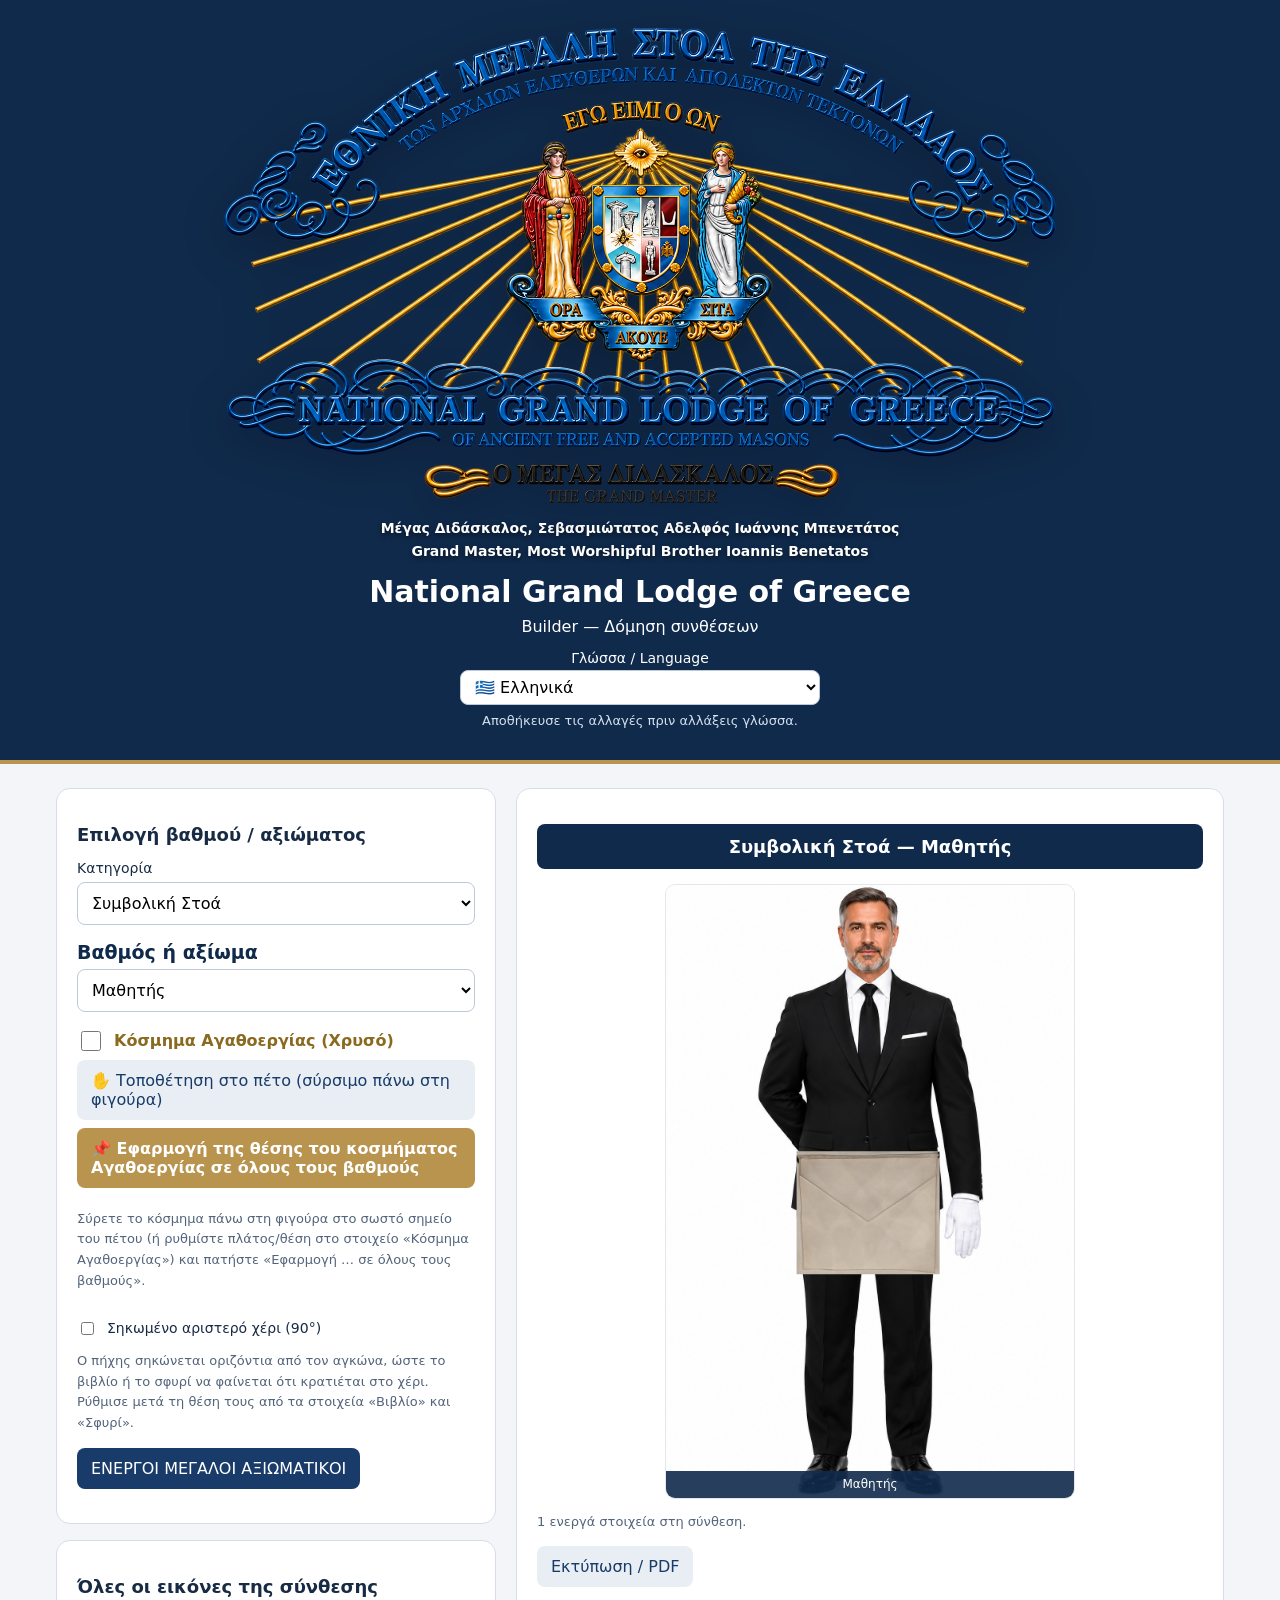
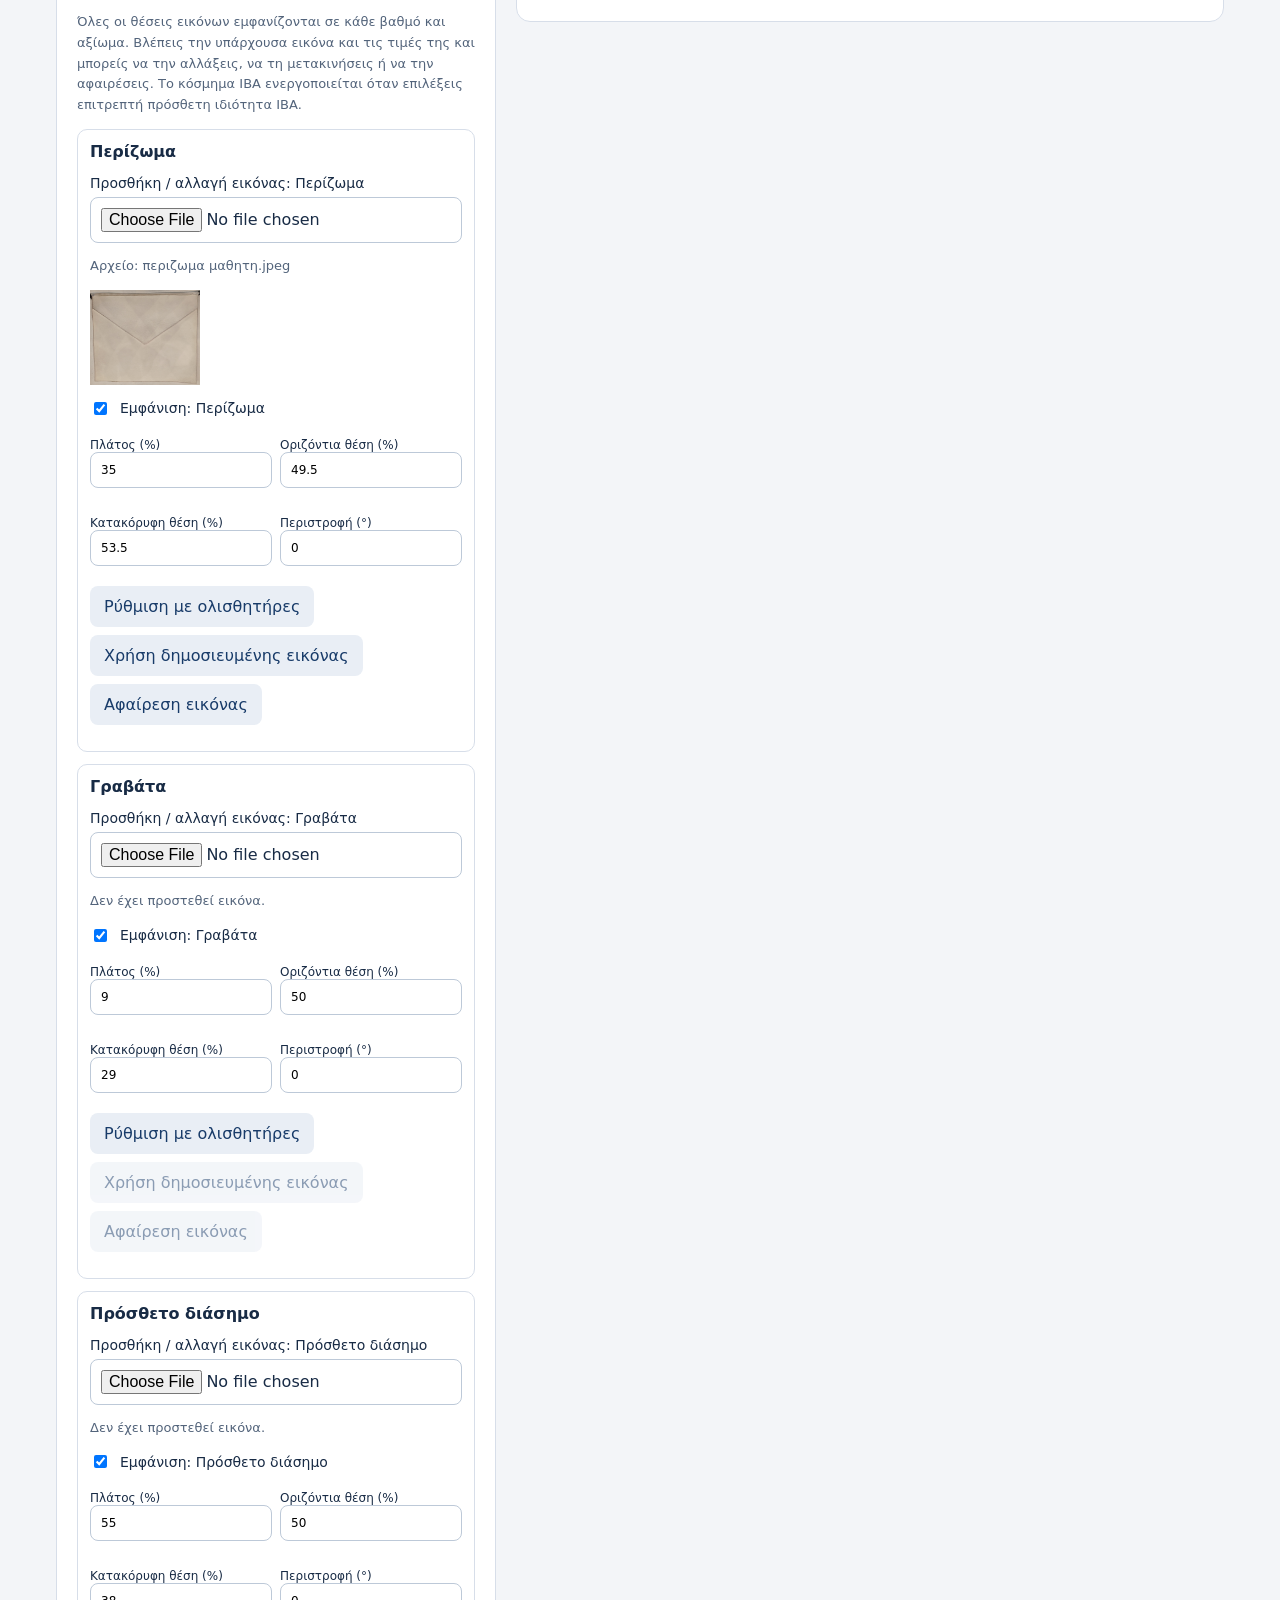
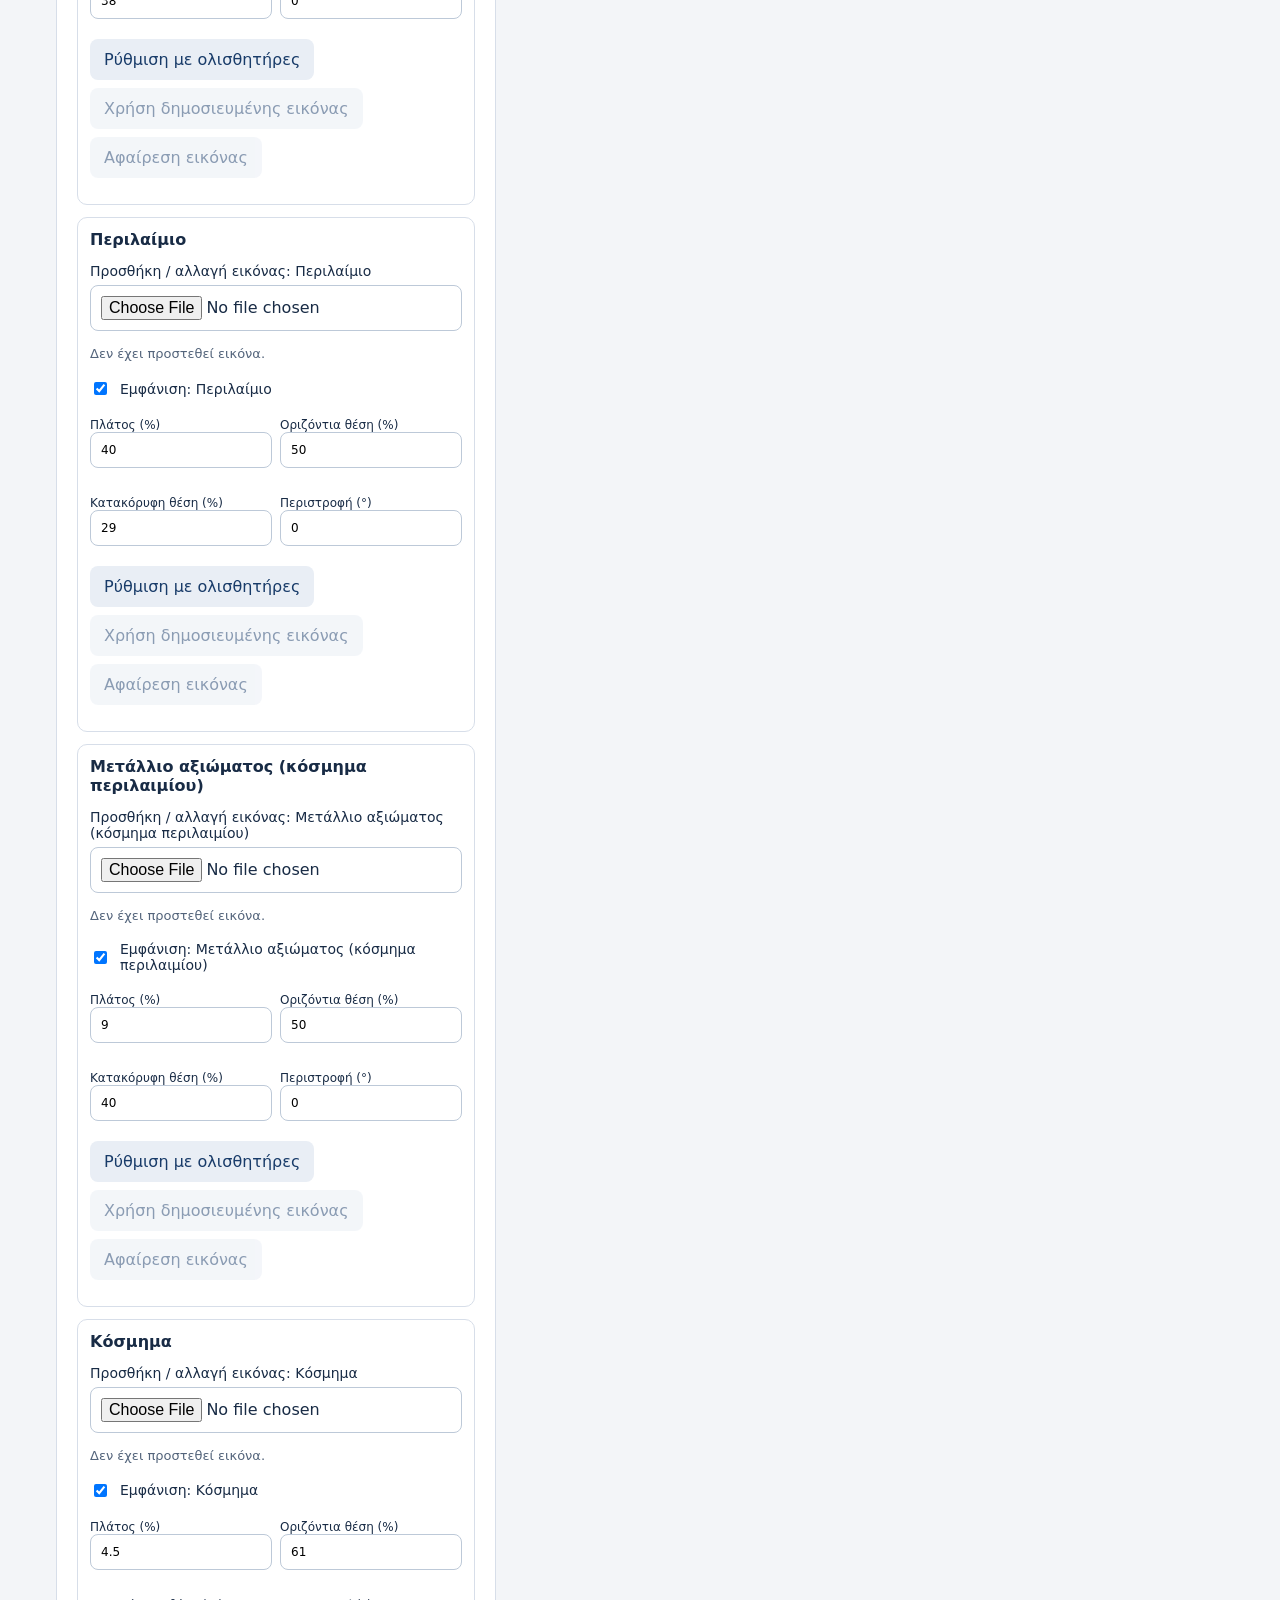
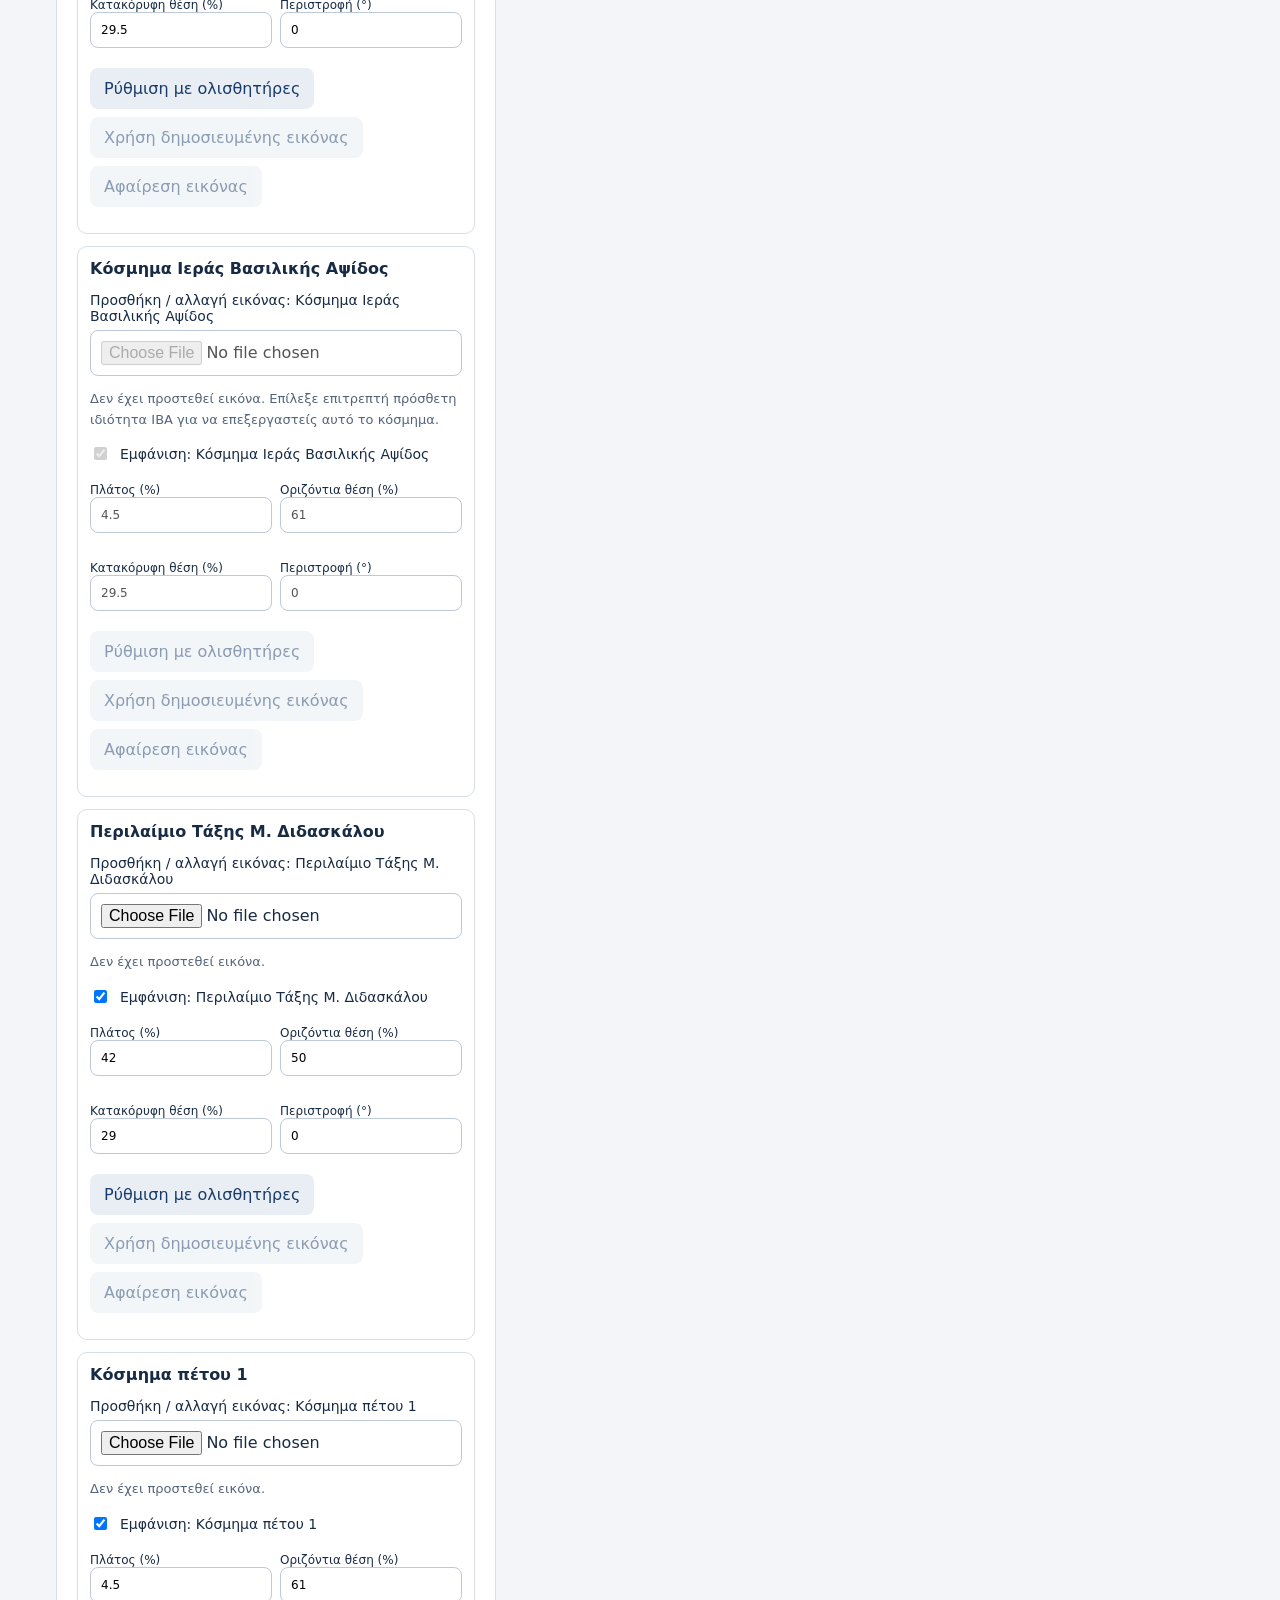
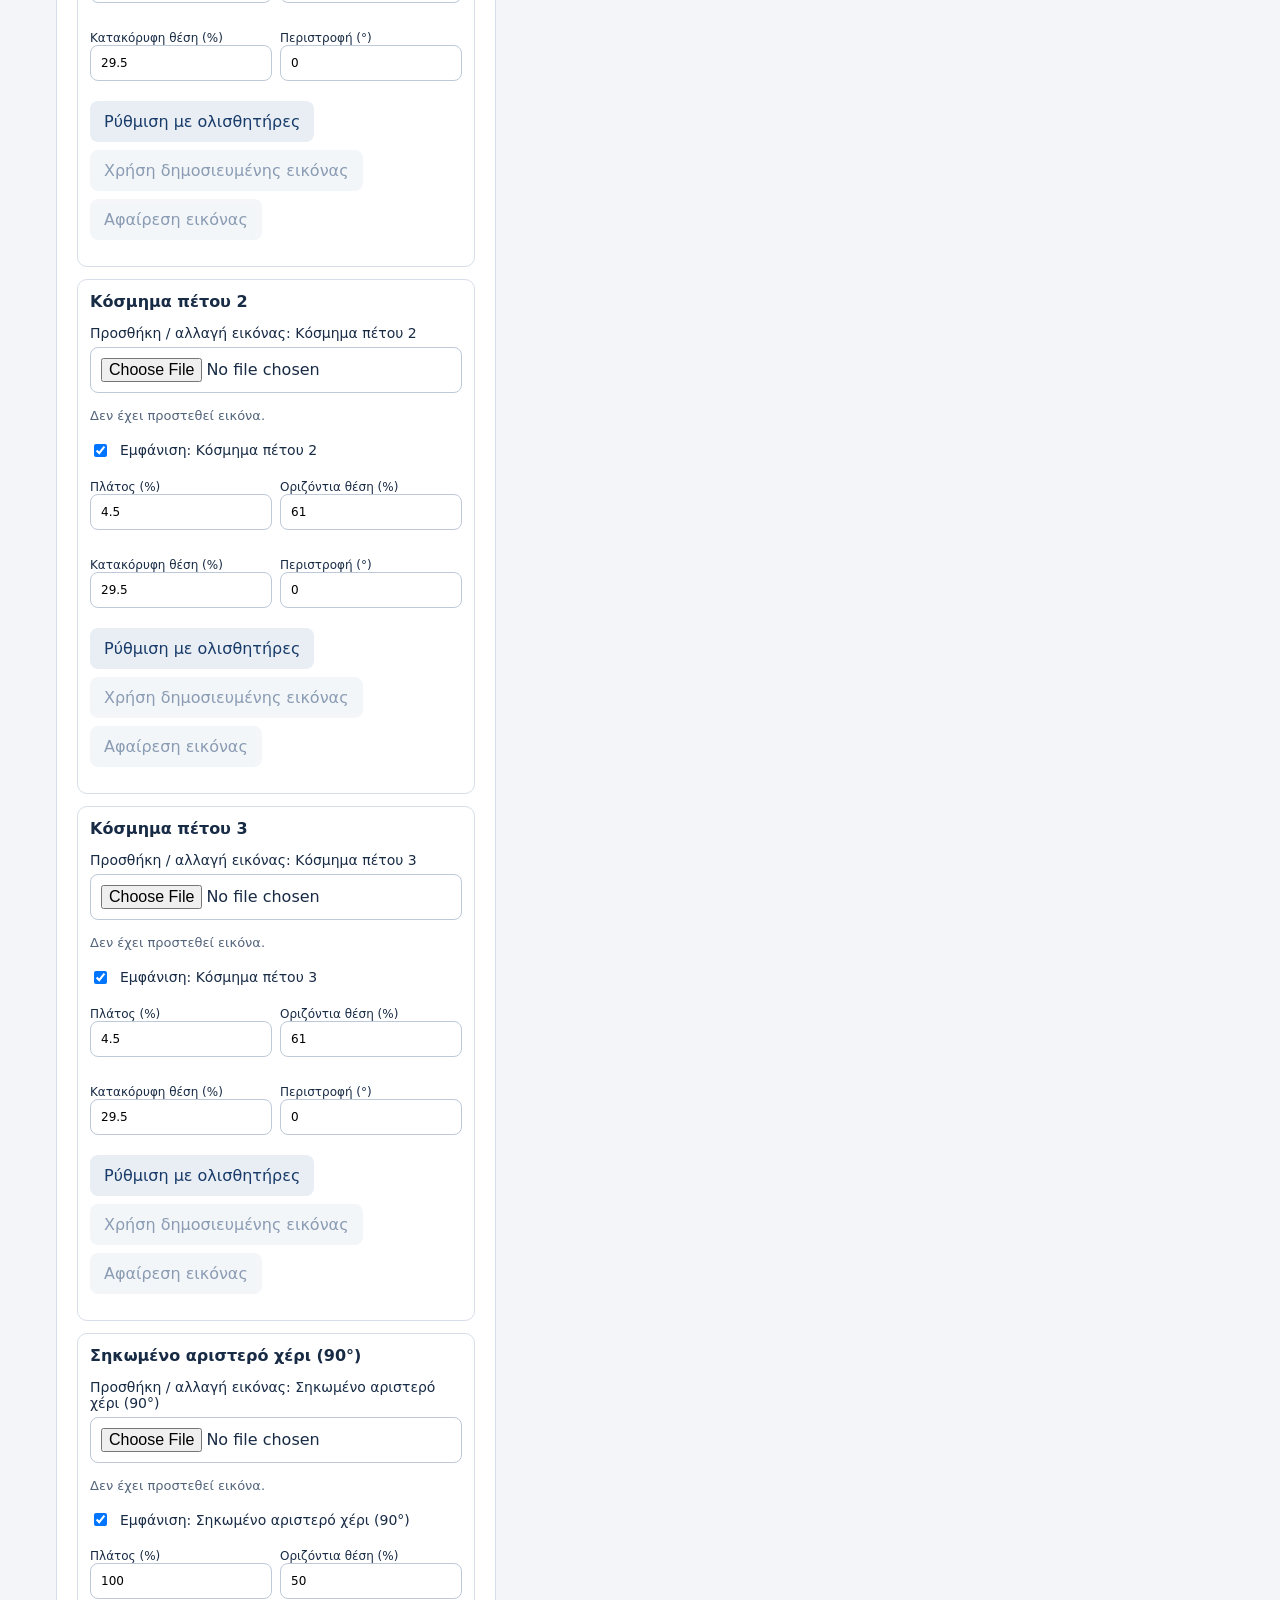
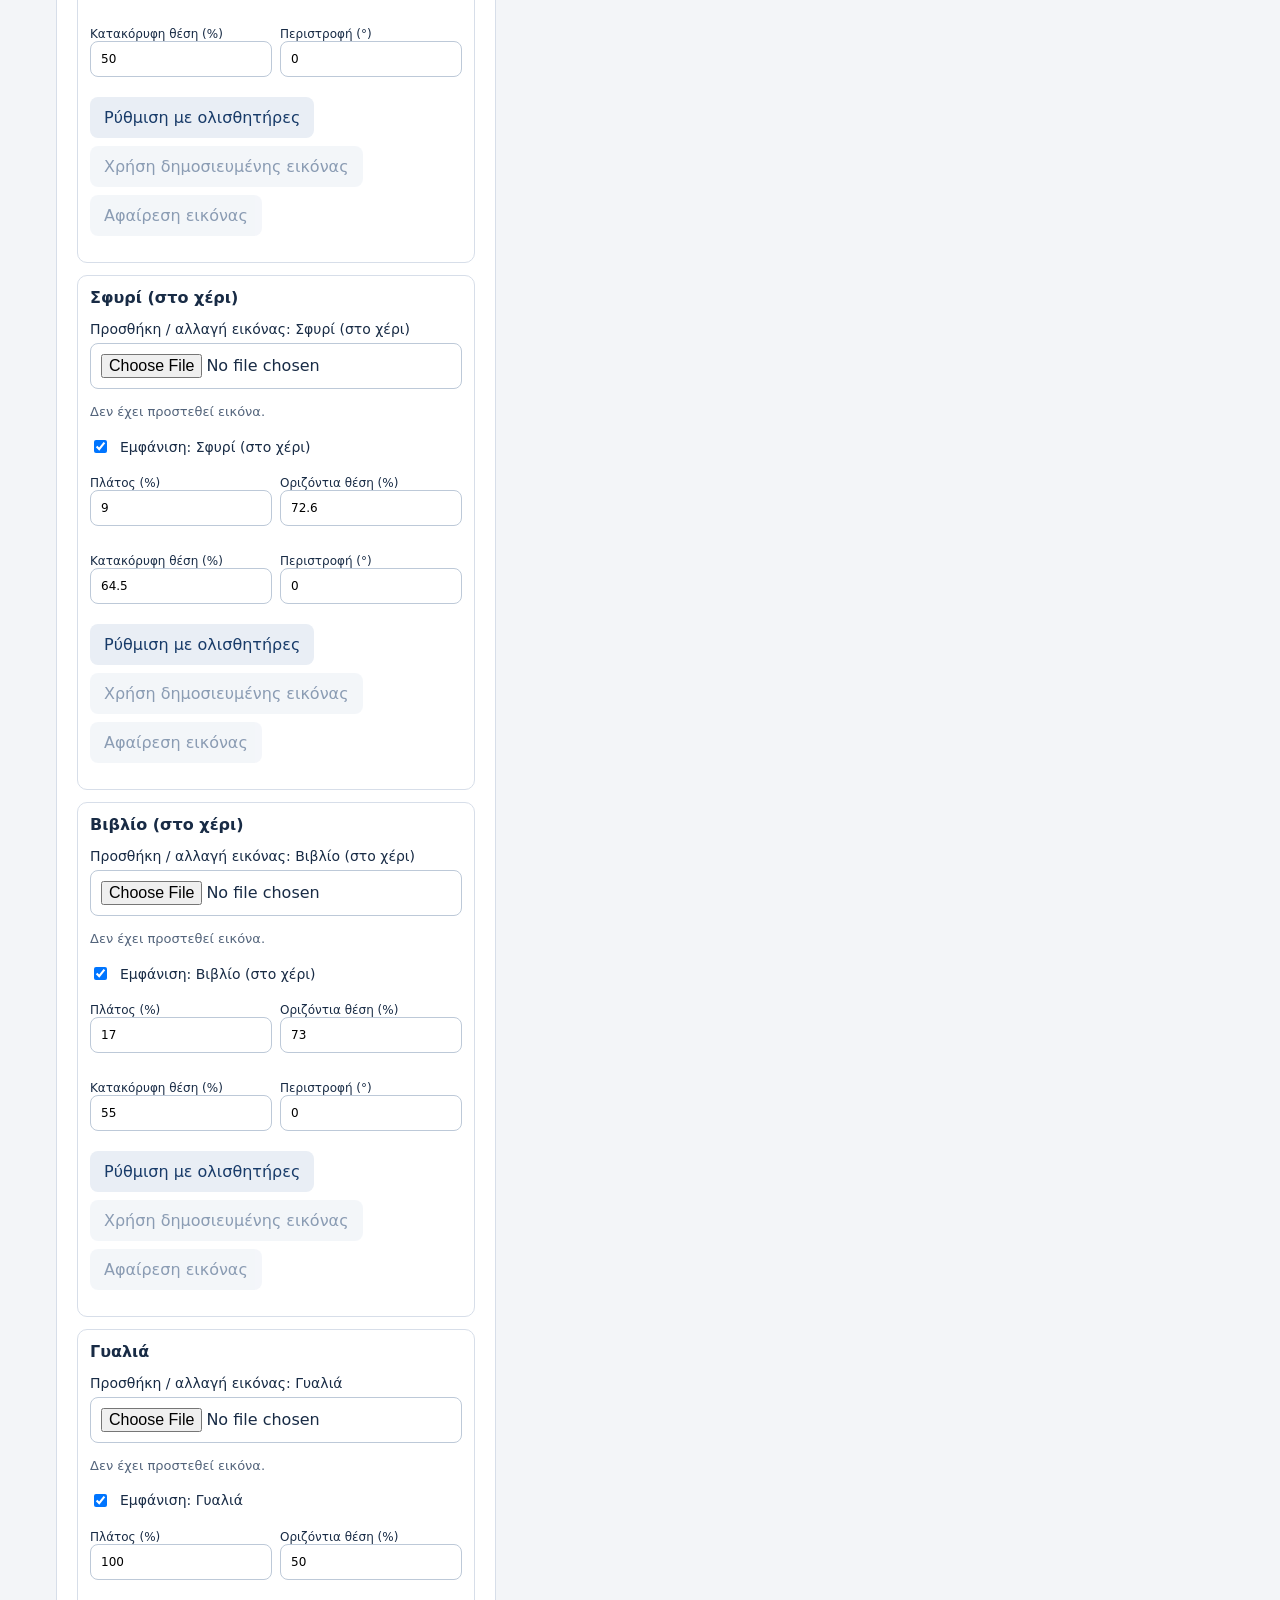
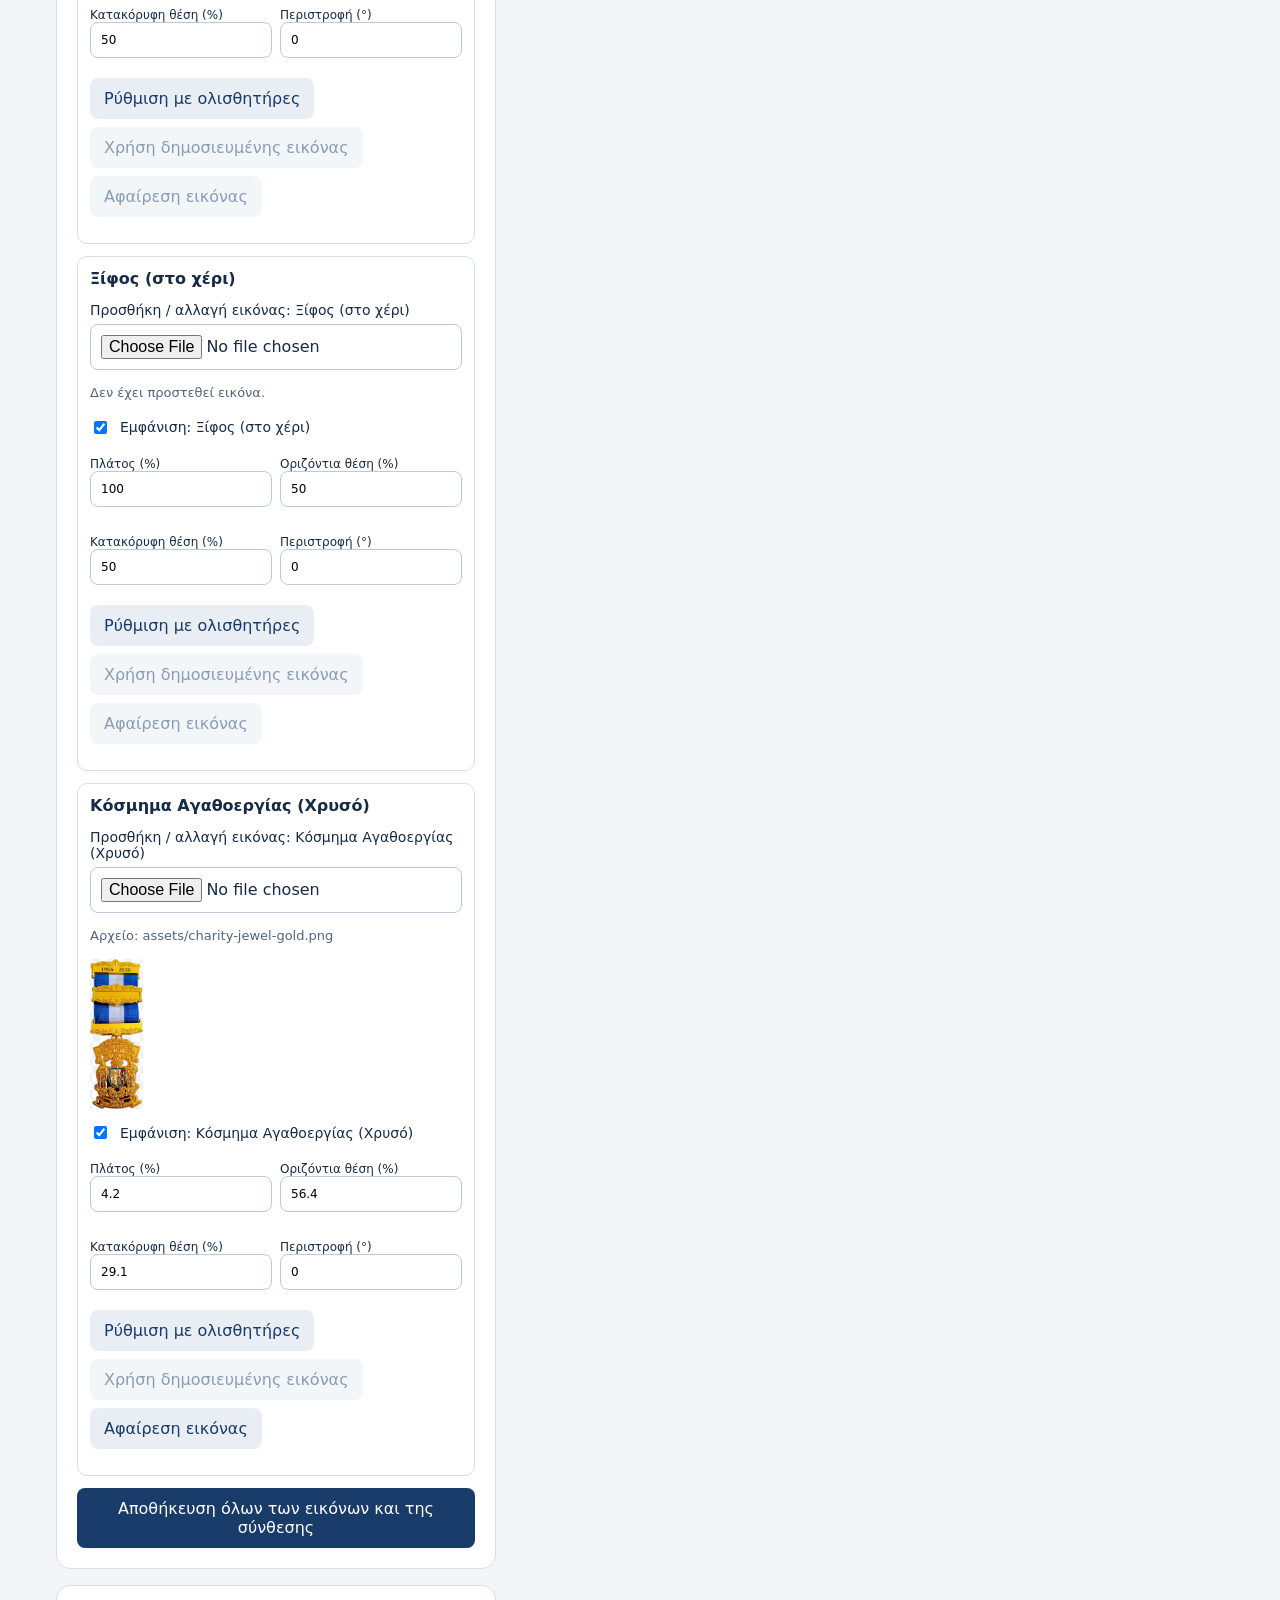
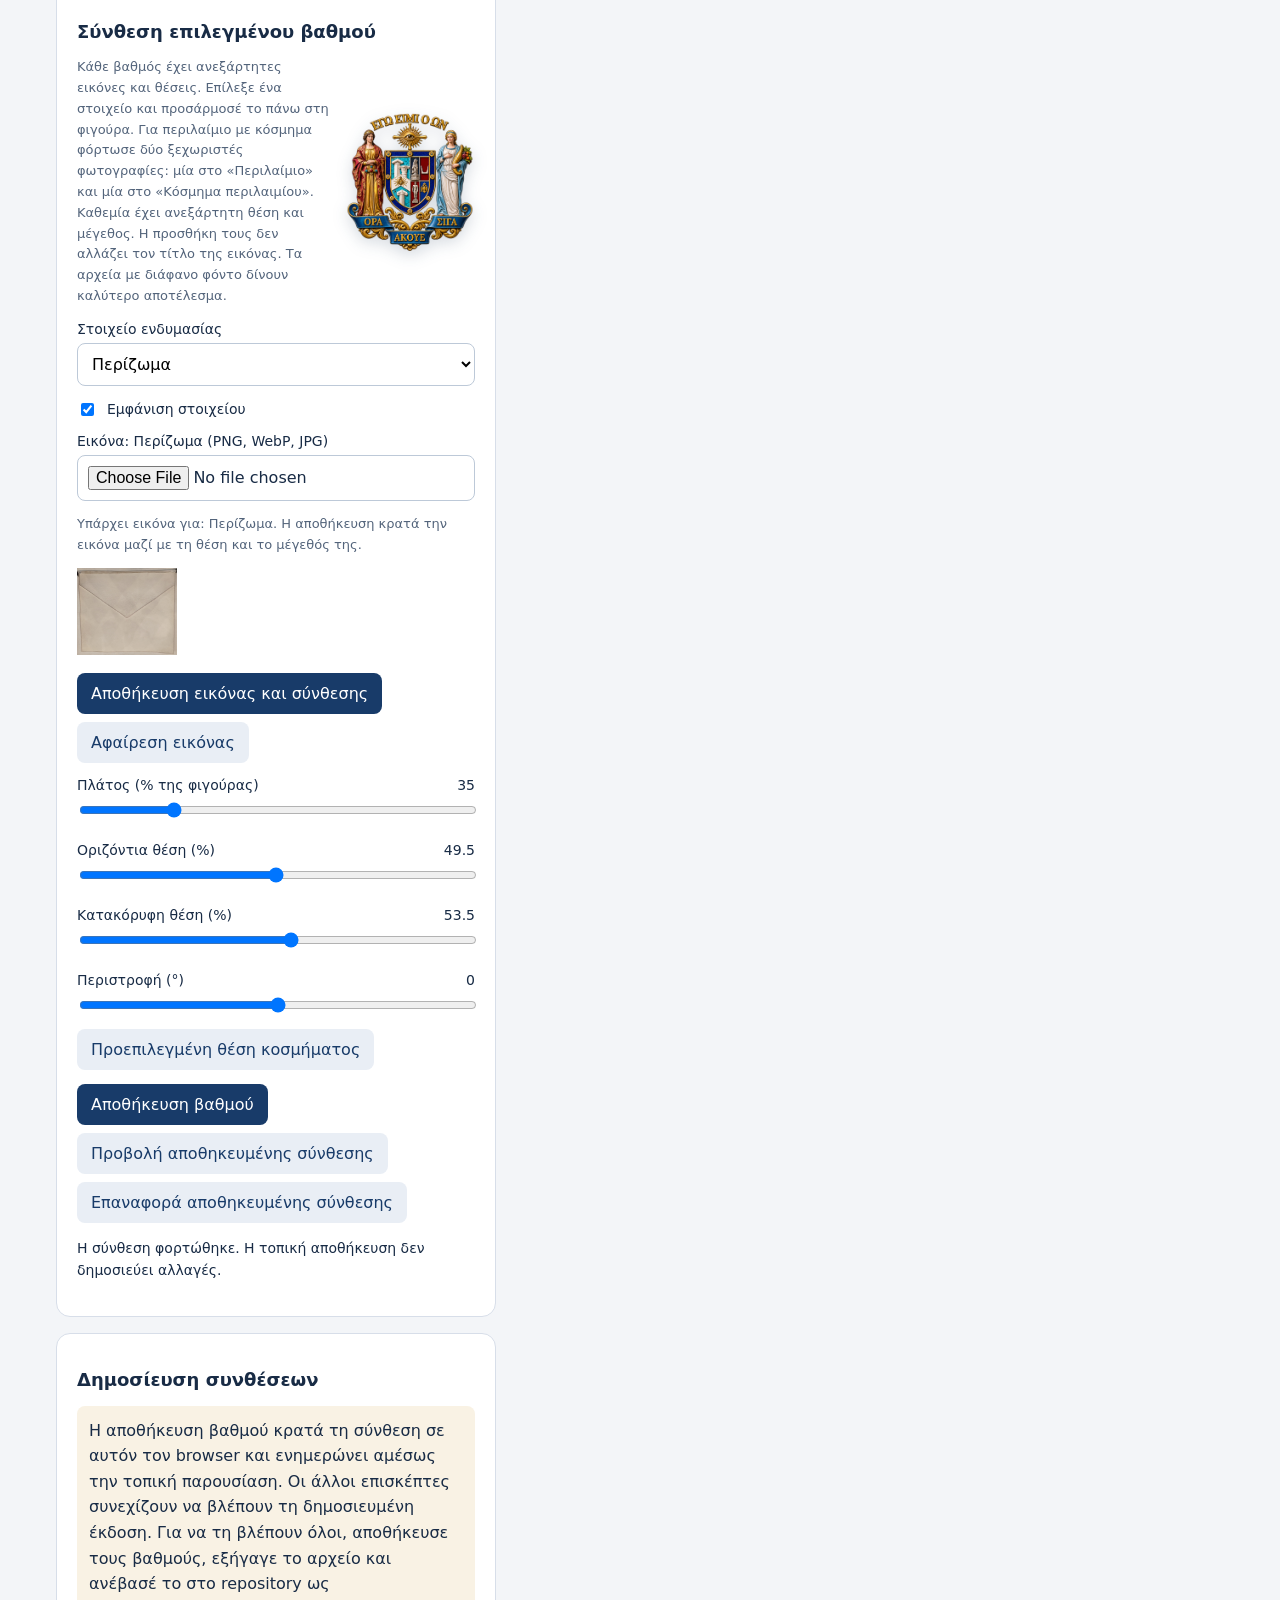
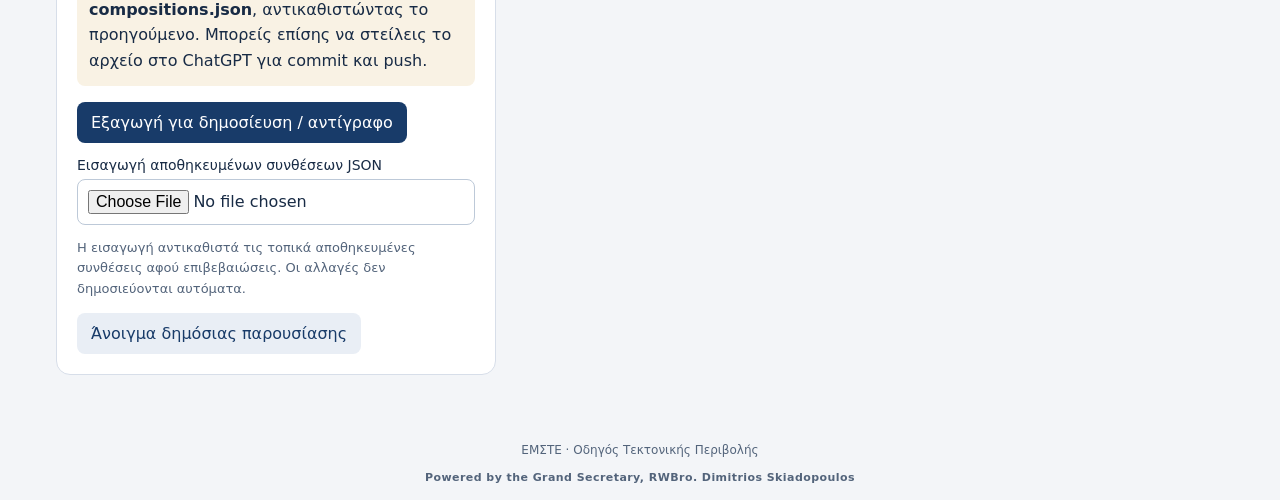
==== builder.html @ 33552d4f "Builder: κουμπιά κοσμήματος Αγαθοεργίας πάντα ορατά κάτω από το κουτάκι (Τοποθέτηση στο πέτο · Εφαρμ" ====
<!doctype html><html lang="el"><head><meta charset="utf-8"><meta name="viewport" content="width=device-width,initial-scale=1"><title>NGLG Regalia — Builder — Δόμηση συνθέσεων</title><link rel="stylesheet" href="assets/configurator.css?v=20261122-charb2"></head><body data-mode="builder"><header><img class="brand-hero" src="assets/nglg-3d-header.png" width="1653" height="952" alt="National Grand Lodge of Greece emblem" fetchpriority="high" decoding="async"><div class="grand-master-credit header-credit"><p lang="el">Μέγας Διδάσκαλος, Σεβασμιώτατος Αδελφός Ιωάννης Μπενετάτος</p><p lang="en">Grand Master, Most Worshipful Brother Ioannis Benetatos</p></div><h1>National Grand Lodge of Greece</h1><p>Builder — Δόμηση συνθέσεων</p><div class="language-control"><label for="languageSelect">Γλώσσα / Language</label><select id="languageSelect" aria-label="Language"><option value="el">🇬🇷 Ελληνικά</option><option value="en">🇬🇧 English</option></select><p class="small">Αποθήκευσε τις αλλαγές πριν αλλάξεις γλώσσα.</p></div></header><main><div class="controls"><section class="panel"><h2>Επιλογή βαθμού / αξιώματος</h2><label for="category">Κατηγορία</label><select id="category"></select><label for="role">Βαθμός ή αξίωμα</label><select id="role"></select><label class="check charity-check" for="charityJewel"><input type="checkbox" id="charityJewel"> Κόσμημα Αγαθοεργίας (Χρυσό)</label><div class="charity-tools"><button id="placeCharity" class="secondary" type="button">✋ Τοποθέτηση στο πέτο (σύρσιμο πάνω στη φιγούρα)</button><button id="applyCharityAll" type="button">📌 Εφαρμογή της θέσης του κοσμήματος Αγαθοεργίας σε όλους τους βαθμούς</button><p class="small">Σύρετε το κόσμημα πάνω στη φιγούρα στο σωστό σημείο του πέτου (ή ρυθμίστε πλάτος/θέση στο στοιχείο «Κόσμημα Αγαθοεργίας») και πατήστε «Εφαρμογή … σε όλους τους βαθμούς».</p></div><div id="archWrap" hidden><label for="archRole">Πρόσθετη ιδιότητα στην Ιερά Βασιλική Αψίδα</label><select id="archRole"></select><img class="arch-emblem" src="assets/arch-emblem.svg" width="130" height="130" alt="Σήμα Ιεράς Βασιλικής Αψίδος"><p id="archEligibilityNote" class="small"></p><button id="editArchJewel" class="secondary" type="button" hidden>Προσθήκη / επεξεργασία κοσμήματος ΙΒΑ</button></div><label class="check"><input type="checkbox" id="armRaised"> Σηκωμένο αριστερό χέρι (90°)</label><p class="small">Ο πήχης σηκώνεται οριζόντια από τον αγκώνα, ώστε το βιβλίο ή το σφυρί να φαίνεται ότι κρατιέται στο χέρι. Ρύθμισε μετά τη θέση τους από τα στοιχεία «Βιβλίο» και «Σφυρί».</p><div class="toolbar"><a class="button" id="activeGrandOfficers" href="protocol.html">ΕΝΕΡΓΟΙ ΜΕΓΑΛΟΙ ΑΞΙΩΜΑΤΙΚΟΙ</a></div></section><section class="panel" id="officerKit"><h2>Όλες οι εικόνες της σύνθεσης</h2><p class="small">Όλες οι θέσεις εικόνων εμφανίζονται σε κάθε βαθμό και αξίωμα. Βλέπεις την υπάρχουσα εικόνα και τις τιμές της και μπορείς να την αλλάξεις, να τη μετακινήσεις ή να την αφαιρέσεις. Το κόσμημα ΙΒΑ ενεργοποιείται όταν επιλέξεις επιτρεπτή πρόσθετη ιδιότητα ΙΒΑ.</p><div id="allUploadCards"></div><button type="button" id="saveOfficerKit">Αποθήκευση όλων των εικόνων και της σύνθεσης</button></section><section class="panel"><h2>Σύνθεση επιλεγμένου βαθμού</h2><div class="intro-with-emblem"><p class="small">Κάθε βαθμός έχει ανεξάρτητες εικόνες και θέσεις. Επίλεξε ένα στοιχείο και προσάρμοσέ το πάνω στη φιγούρα. Για περιλαίμιο με κόσμημα φόρτωσε δύο ξεχωριστές φωτογραφίες: μία στο «Περιλαίμιο» και μία στο «Κόσμημα περιλαιμίου». Καθεμία έχει ανεξάρτητη θέση και μέγεθος. Η προσθήκη τους δεν αλλάζει τον τίτλο της εικόνας. Τα αρχεία με διάφανο φόντο δίνουν καλύτερο αποτέλεσμα.</p><img class="intro-emblem" src="assets/nglg-emblem-decorative.png" width="1221" height="1288" alt="" aria-hidden="true" loading="lazy" decoding="async"></div><label for="slot">Στοιχείο ενδυμασίας</label><select id="slot"></select><label class="check"><input id="enabled" type="checkbox"> Εμφάνιση στοιχείου</label><label id="uploadLabel" for="upload">Εικόνα στοιχείου (PNG, WebP, JPG)</label><input id="upload" type="file" accept="image/png,image/webp,image/jpeg"><p id="imageState" class="small" aria-live="polite"></p><img id="imagePreview" alt="Προεπισκόπηση επιλεγμένης εικόνας" hidden style="max-width:100px;max-height:150px;object-fit:contain"><div class="toolbar"><button id="saveImage" type="button">Αποθήκευση εικόνας και σύνθεσης</button><button id="remove" class="secondary">Αφαίρεση εικόνας</button></div><div id="transforms"></div><button id="resetJewelPosition" type="button" class="secondary" hidden>Προεπιλεγμένη θέση κοσμήματος</button><div class="toolbar"><button id="save">Αποθήκευση βαθμού</button><a class="button secondary" href="./" target="_blank" rel="noopener">Προβολή αποθηκευμένης σύνθεσης</a><button id="restore" class="secondary">Επαναφορά αποθηκευμένης σύνθεσης</button></div><p id="message" role="status" aria-live="polite"></p></section><section class="panel"><h2>Δημοσίευση συνθέσεων</h2><p class="notice">Η αποθήκευση βαθμού κρατά τη σύνθεση σε αυτόν τον browser και ενημερώνει αμέσως την τοπική παρουσίαση. Οι άλλοι επισκέπτες συνεχίζουν να βλέπουν τη δημοσιευμένη έκδοση. Για να τη βλέπουν όλοι, αποθήκευσε τους βαθμούς, εξήγαγε το αρχείο και ανέβασέ το στο repository ως <strong>compositions.json</strong>, αντικαθιστώντας το προηγούμενο. Μπορείς επίσης να στείλεις το αρχείο στο ChatGPT για commit και push.</p><button id="export">Εξαγωγή για δημοσίευση / αντίγραφο</button><label for="import">Εισαγωγή αποθηκευμένων συνθέσεων JSON</label><input id="import" type="file" accept="application/json,.json"><p class="small">Η εισαγωγή αντικαθιστά τις τοπικά αποθηκευμένες συνθέσεις αφού επιβεβαιώσεις. Οι αλλαγές δεν δημοσιεύονται αυτόματα.</p><a class="button secondary" href="./" target="_blank" rel="noopener">Άνοιγμα δημόσιας παρουσίασης</a></section></div><section class="panel preview"><h2 id="heading"></h2><div class="stage" id="stage"><img class="base" src="assets/mason.png" alt="Βασική φιγούρα με επίσημη ενδυμασία"><div id="imageTitle" class="image-title"></div></div><p id="compositionStatus" class="small" aria-live="polite"></p><img class="arch-emblem-print" src="assets/arch-emblem.svg" width="110" height="110" alt="Σήμα Ιεράς Βασιλικής Αψίδος"><div class="print-credit" aria-hidden="true"><p class="print-credit-el" lang="el">Ο Μέγας Γραμματεύς, Πανσεβάσμιος Αδελφός Δημήτριος Σκιαδόπουλος</p><p class="print-credit-en" lang="en">The Grand Secretary, Right Worshipful Brother Dimitrios Skiadopoulos</p></div><div class="toolbar"><button id="print" class="secondary">Εκτύπωση / PDF</button></div></section></main><footer><p>ΕΜΣΤΕ · Οδηγός Τεκτονικής Περιβολής</p><p class="powered-by" lang="en">Powered by the Grand Secretary, RWBro. Dimitrios Skiadopoulos</p></footer><script src="assets/i18n.js?v=20261122-charb2"></script><script src="assets/catalog.js?v=20261122-charb2"></script><script src="assets/configurator.js?v=20261122-charb2"></script></body></html>
---- assets/configurator.css ----
*{box-sizing:border-box}body{margin:0;font-family:system-ui,sans-serif;background:#f3f5f8;color:#182b45}header{background:#102a4b;color:white;padding:24px;text-align:center;border-bottom:4px solid #b9944e}h1{font-size:26px;margin:0 0 8px}h2{font-size:18px}header p{margin:0}main{max-width:1200px;margin:24px auto;padding:0 16px;display:grid;grid-template-columns:minmax(280px,440px) 1fr;gap:20px}.panel{background:white;border:1px solid #d7dee9;border-radius:14px;padding:20px;margin-bottom:16px}label{display:block;font-size:14px;margin:14px 0 6px}select,input[type=file],input[type=number]{width:100%;padding:10px;border:1px solid #bdc9d8;border-radius:8px;background:white;font:inherit}input[type=range]{width:100%;min-height:30px}button,.button{display:inline-block;background:#183b69;color:white;padding:11px 14px;border:0;border-radius:8px;cursor:pointer;font:inherit;text-decoration:none}.secondary{background:#e9eef5;color:#183b69}.toolbar{display:flex;gap:8px;flex-wrap:wrap;margin:14px 0}.small{font-size:13px;color:#53647b;line-height:1.6}.preview{position:sticky;top:16px;align-self:start}.stage{position:relative;aspect-ratio:2/3;max-width:410px;margin:auto;background:white;overflow:hidden;border:1px solid #e3e7ed;border-radius:10px}.stage img.base{position:absolute;width:100%;height:100%;object-fit:contain;inset:0}.stage img.layer{position:absolute;height:auto;transform-origin:center;pointer-events:none}#heading{text-align:center;background:#102a4b;color:white;padding:12px;border-radius:8px}.notice{padding:12px;border-radius:8px;background:#f9f2e4;line-height:1.6}#message{min-height:24px;font-size:14px;line-height:1.6}input:focus-visible,button:focus-visible,select:focus-visible,a:focus-visible{outline:3px solid #b9944e;outline-offset:3px}.check{display:flex;gap:10px;align-items:center}footer{text-align:center;font-size:12px;padding:16px;color:#53647b}output{float:right}button:disabled{opacity:.5;cursor:default}@media(max-width:760px){main{grid-template-columns:1fr}.preview{position:static}.stage{max-width:350px}}@media print{header,.controls,footer,.toolbar,#message{display:none}main{display:block}.preview{position:static;border:0}}
.image-title{position:absolute;bottom:0;left:0;right:0;z-index:2;background:rgba(16,42,75,.9);color:white;text-align:center;font-size:12px;line-height:1.4;padding:5px 8px;pointer-events:none}

.officer-upload{padding:12px;border:1px solid #d7dee9;border-radius:10px;margin:12px 0}.officer-upload img{display:block;max-width:110px;max-height:150px;object-fit:contain;margin:8px 0}.officer-upload img[hidden]{display:none}

.upload-values{display:grid;grid-template-columns:1fr 1fr;gap:8px}.upload-values label{font-size:12px}.officer-upload h3{font-size:16px;margin:0 0 8px}.officer-upload img{background:repeating-conic-gradient(#eef0f3 0% 25%,white 0% 50%) 50%/16px 16px}

.language-control{max-width:360px;margin:14px auto 0}.language-control label{margin:0 0 4px}.language-control select{padding:6px 10px}.language-control .small{color:#d6e1ee;margin:6px 0 0}
.grand-master-credit{margin-top:12px;color:#182b45;font-size:14px;font-weight:600;line-height:1.5}.grand-master-credit p{margin:2px 0}
.brand-hero{display:block;width:min(100%,900px);height:clamp(190px,40vw,480px);margin:0 auto 10px;object-fit:contain;filter:drop-shadow(0 10px 20px rgba(0,0,0,.28))}header{padding:clamp(14px,3vw,28px)}header h1{font-size:clamp(22px,3vw,30px)}.intro-with-emblem{display:grid;grid-template-columns:minmax(0,1fr) minmax(92px,130px);gap:16px;align-items:center}.intro-with-emblem>.small{margin:0}.intro-emblem{display:block;width:100%;max-height:138px;object-fit:contain;filter:drop-shadow(0 5px 8px rgba(16,42,75,.18))}.powered-by{margin:14px 0 0;font-size:11px;font-weight:600;letter-spacing:.04em;color:#53647b}@media(max-width:480px){.intro-with-emblem{grid-template-columns:1fr}.intro-emblem{width:96px;justify-self:center}.brand-hero{height:190px}}@media print{.intro-emblem{display:none}}
.header-credit{margin:0 auto 12px;color:white;text-shadow:0 2px 5px rgba(0,0,0,.55)}
.print-credit{display:none}@media print{@page{margin:12mm 14mm 27mm}.print-credit{display:block;position:fixed;right:12mm;bottom:8mm;left:12mm;border-top:1px solid #b9944e;padding-top:4mm;text-align:center;color:#182b45;font-size:10.5pt;font-weight:600;line-height:1.4}.print-credit p{margin:0}.print-credit-en{display:none}html[lang="en"] .print-credit-el{display:none}html[lang="en"] .print-credit-en{display:block}}
.stage img#layer-arm{filter:drop-shadow(0 3px 4px rgba(0,0,0,.35))}
/* Σύνδεσμος από την εφαρμογή (Διάταγμα): όνομα Αδελφού και τίτλος κάτω από τον βαθμό */
.person-line{margin:-4px 0 10px;font-weight:700;color:#1d2f5e;text-align:center}
/* embed=1: μόνο η φιγούρα με τίτλο, για ενσωμάτωση σε άλλη σελίδα */
body.embed>header,body.embed>footer,body.embed .controls,body.embed .toolbar{display:none!important}
body.embed main{display:block;padding:0;margin:0 auto;max-width:640px}
body.embed .panel.preview{box-shadow:none;border:0;margin:0}
/* «Πρόσθετη ιδιότητα στην Ιερά Βασιλική Αψίδα»: μεγαλύτερη και κόκκινη, να ξεχωρίζει */
label[for=archRole]{font-size:19px;font-weight:700;color:#c8102e;margin-top:18px}
/* Σήμα της Ιεράς Βασιλικής Αψίδος (τριπλό Ταυ) κάτω από το πεδίο ΙΒΑ */
.arch-emblem{display:block;width:130px;height:130px;margin:14px auto 6px}
/* Σήμα της Αψίδος στην εκτύπωση / PDF: όταν υπάρχει το πεδίο ΙΒΑ (Συμβολική Στοά — Διδάσκαλος, Σεβάσμιος, Αξιωματικοί) */
.arch-emblem-print{display:none}
@media print{body.arch-on .arch-emblem-print{display:block;width:30mm;height:30mm;margin:4mm auto 0;-webkit-print-color-adjust:exact;print-color-adjust:exact}}
/* embed=1 (σελίδα «Ενδυμασία» του Διατάγματος στην εφαρμογή): το σήμα της Αψίδος φαίνεται και στην οθόνη, κάτω από τη φιγούρα */
body.embed.arch-on .arch-emblem-print{display:block;width:110px;height:110px;margin:12px auto 0}
/* «Χωρίς πρόσθετο κόσμημα ΙΒΑ»: κόκκινο, έντονο (στο πεδίο και στη λίστα) */
#archRole.arch-none{color:#c8102e;font-weight:700}
#archRole option{color:#182b45;font-weight:400}
#archRole option[value=none]{color:#c8102e;font-weight:700}
/* «Βαθμός ή αξίωμα»: μεγαλύτερη, έντονη ετικέτα */
label[for=role]{font-size:19px;font-weight:700;color:#102a4b;margin-top:16px}
/* Κόσμημα Αγαθοεργίας (Χρυσό): επιλογή σε όλες τις κατηγορίες */
.charity-check{margin:16px 0 4px;font-size:16px;font-weight:700;color:#8a6a1f;cursor:pointer}
.charity-check input{width:20px;height:20px;accent-color:#b9944e}
/* Builder: εργαλεία τοποθέτησης του κοσμήματος Αγαθοεργίας, πάντα ορατά κάτω από το κουτάκι */
.charity-tools{display:flex;flex-direction:column;gap:8px;margin:6px 0 10px}
.charity-tools button{width:100%;text-align:left}
#applyCharityAll{background:#b9944e;color:#fff;font-weight:700}
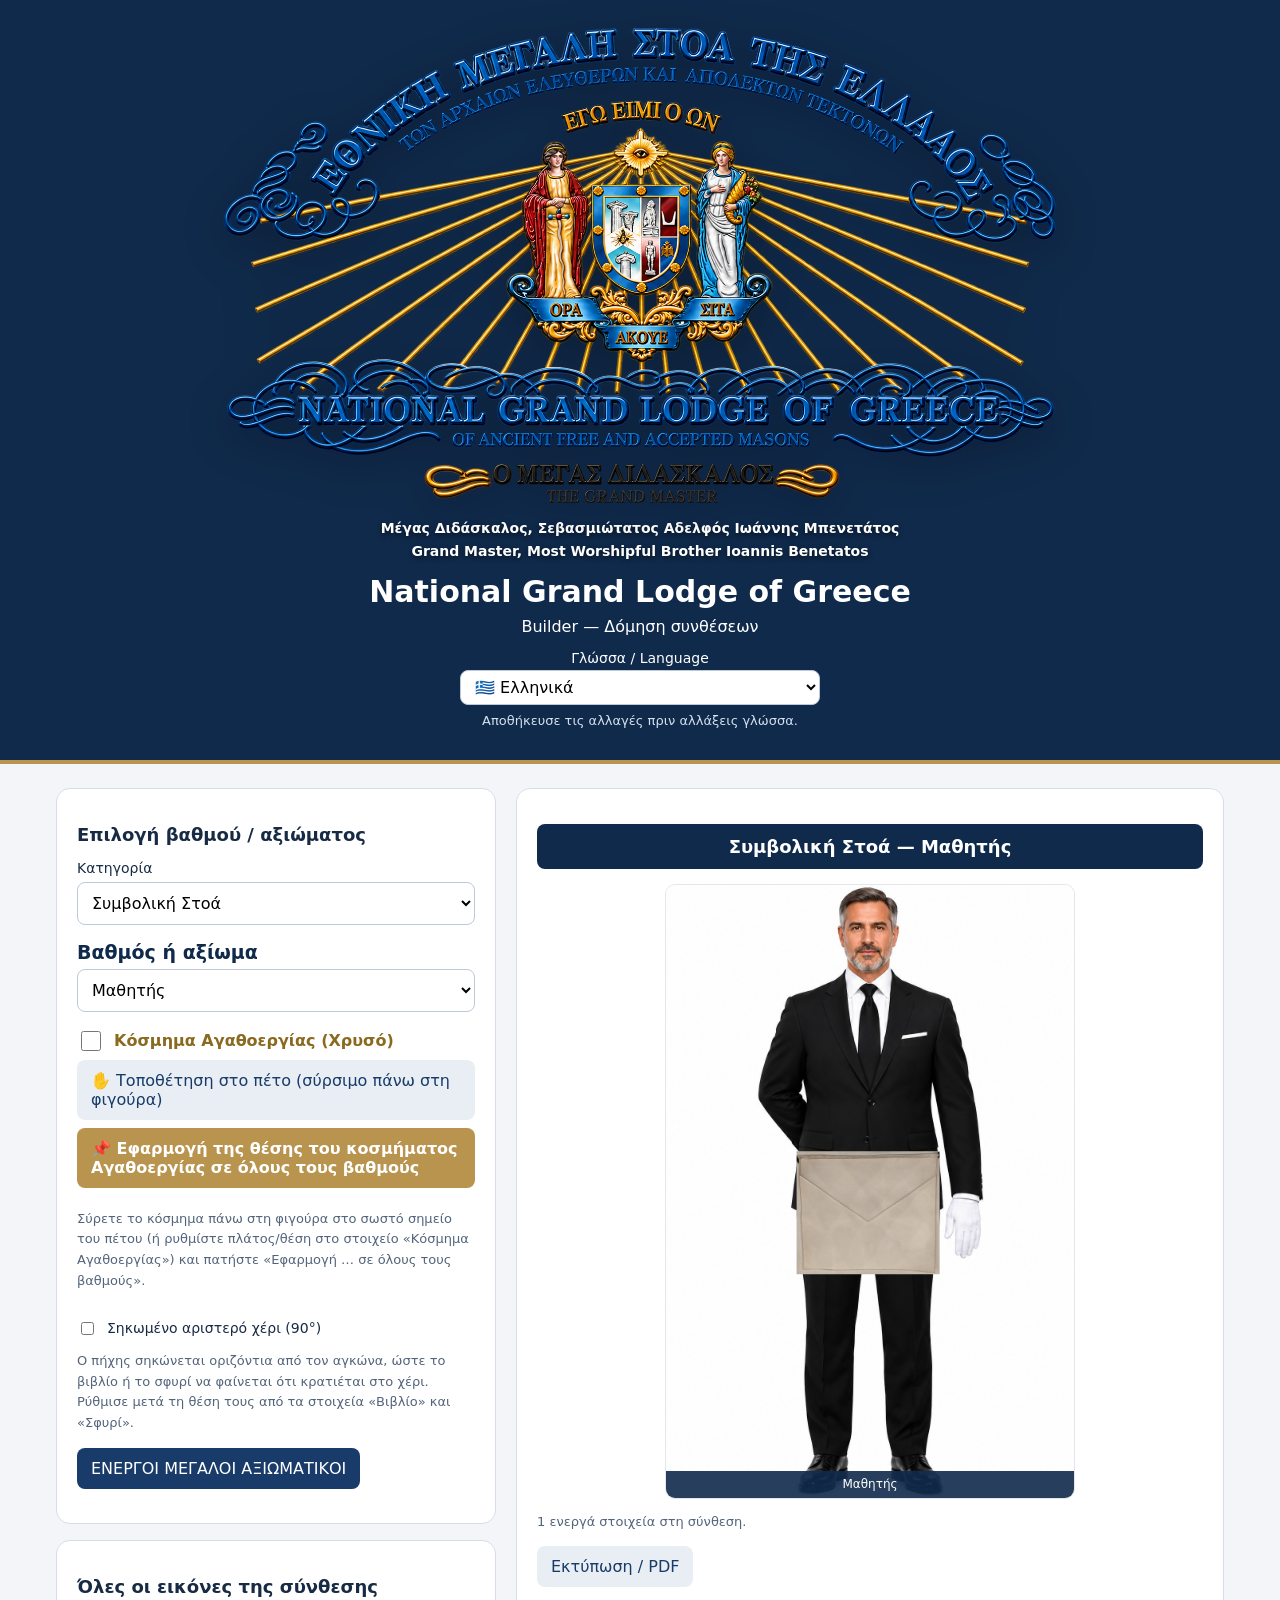
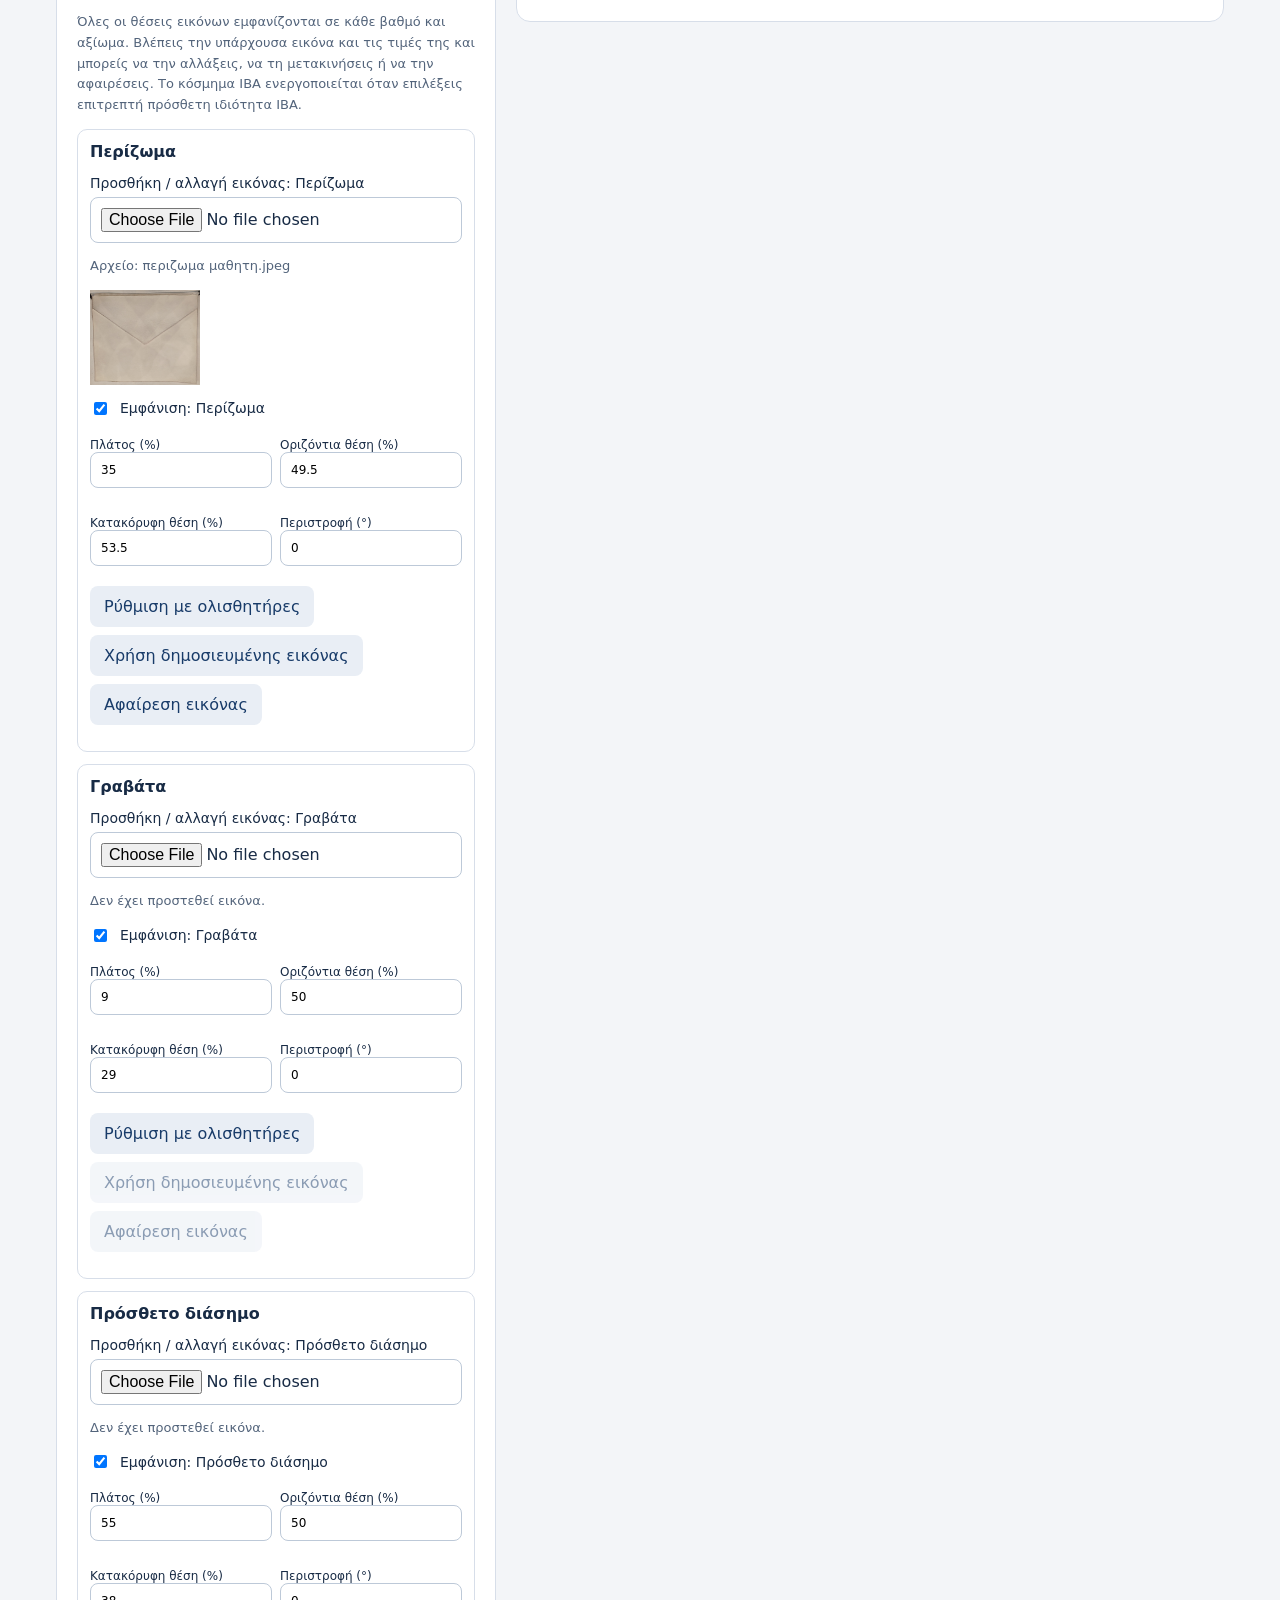
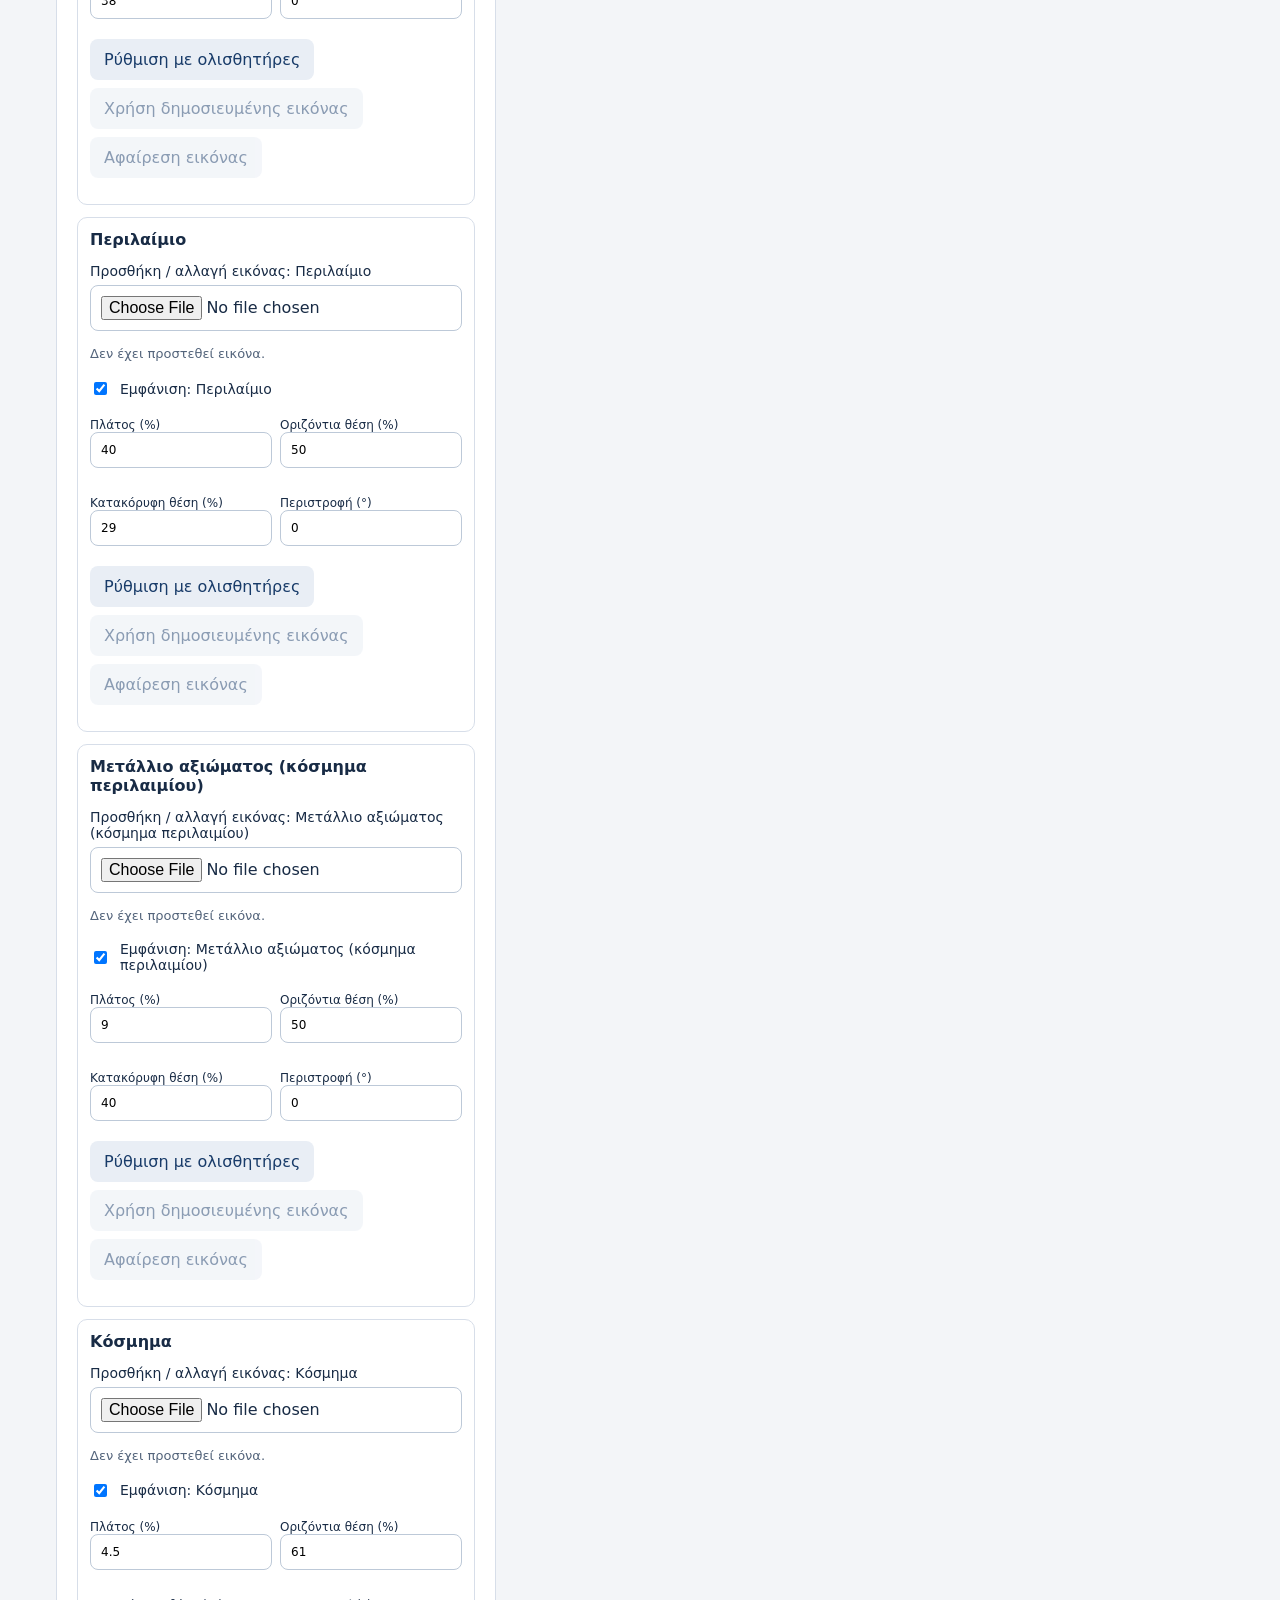
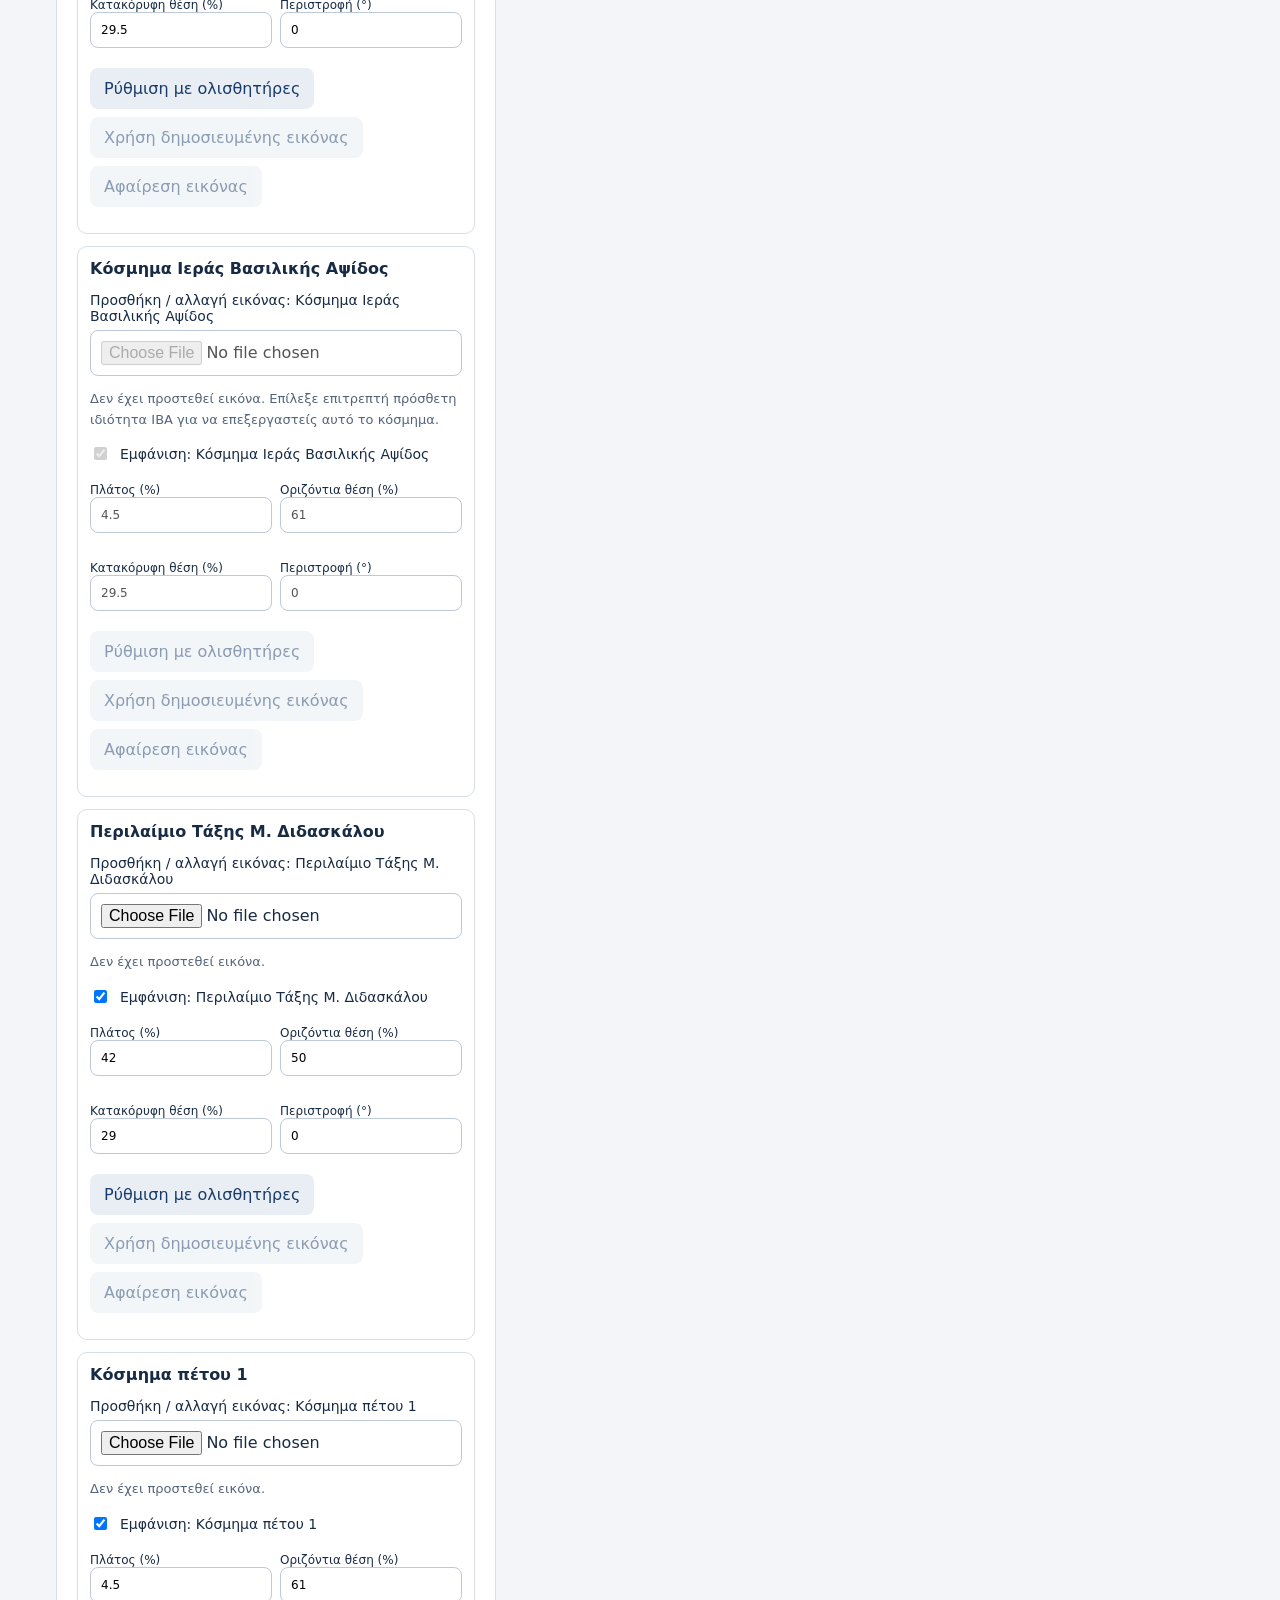
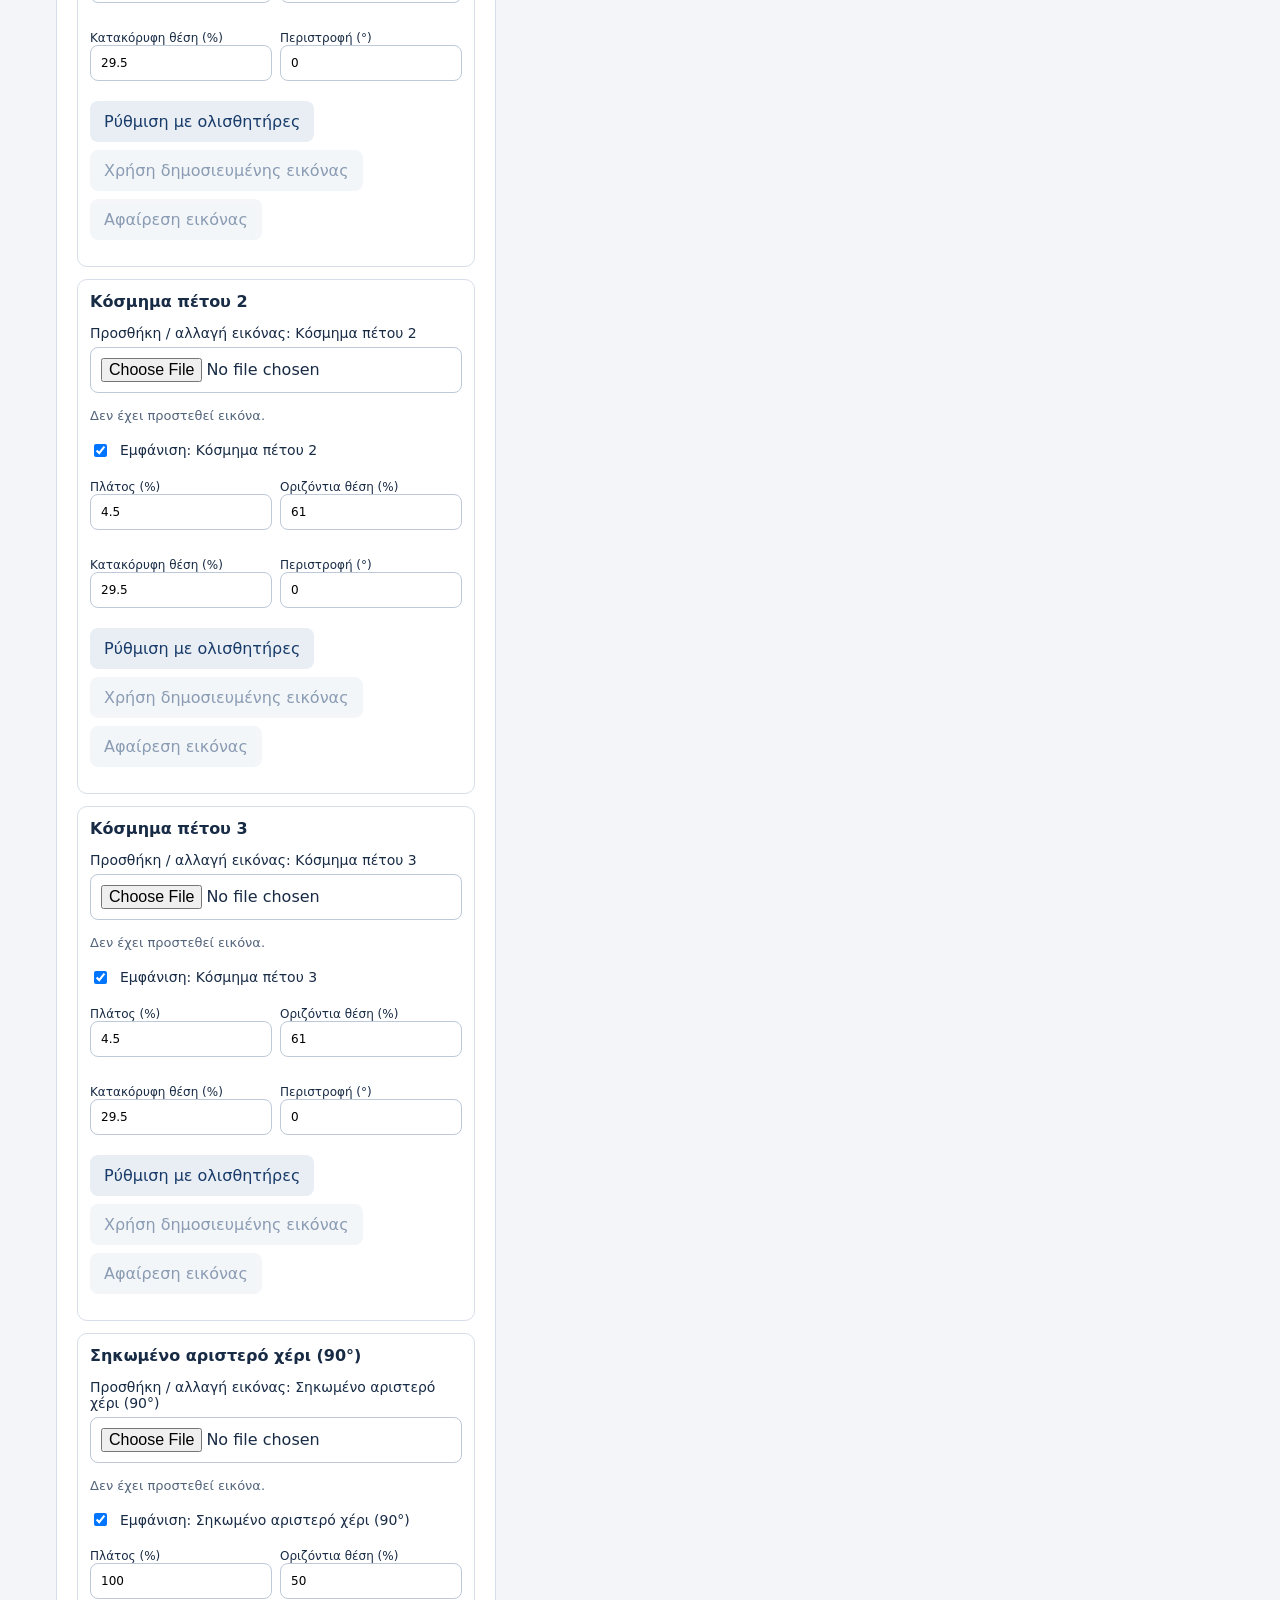
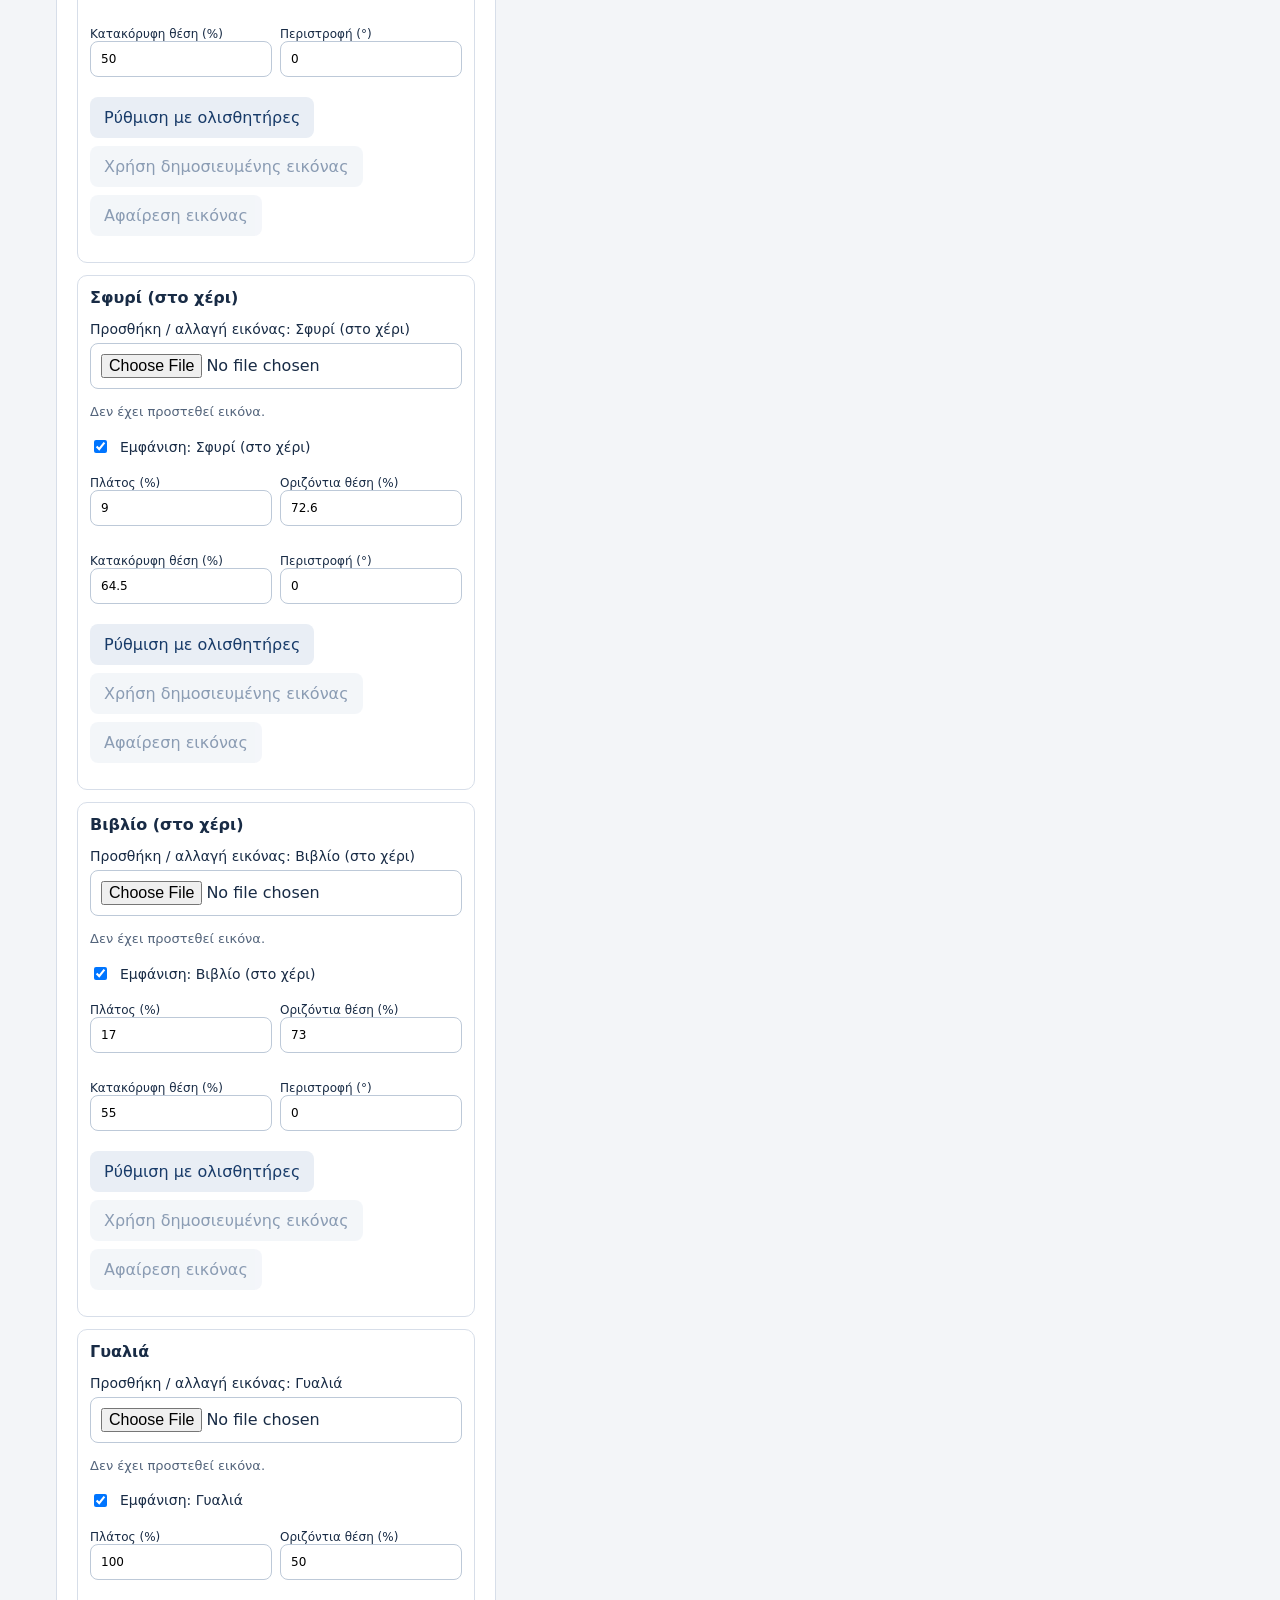
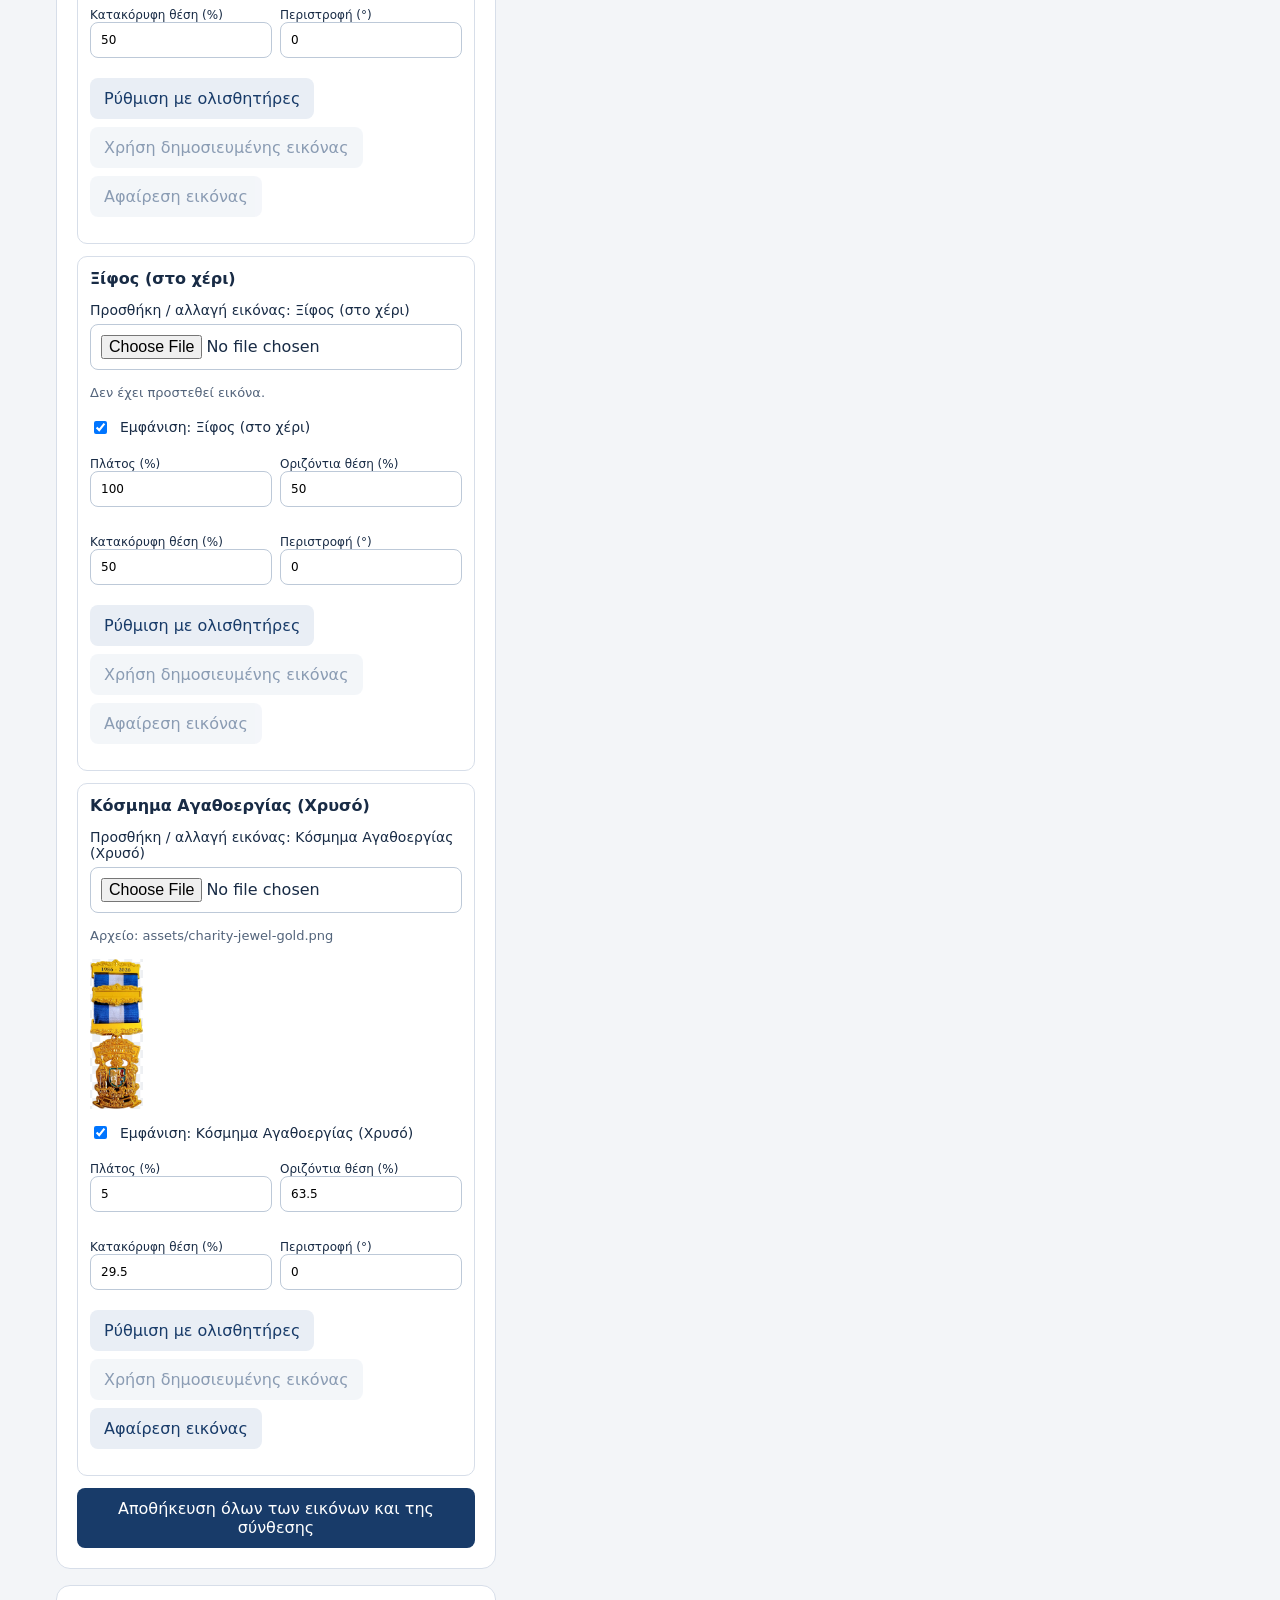
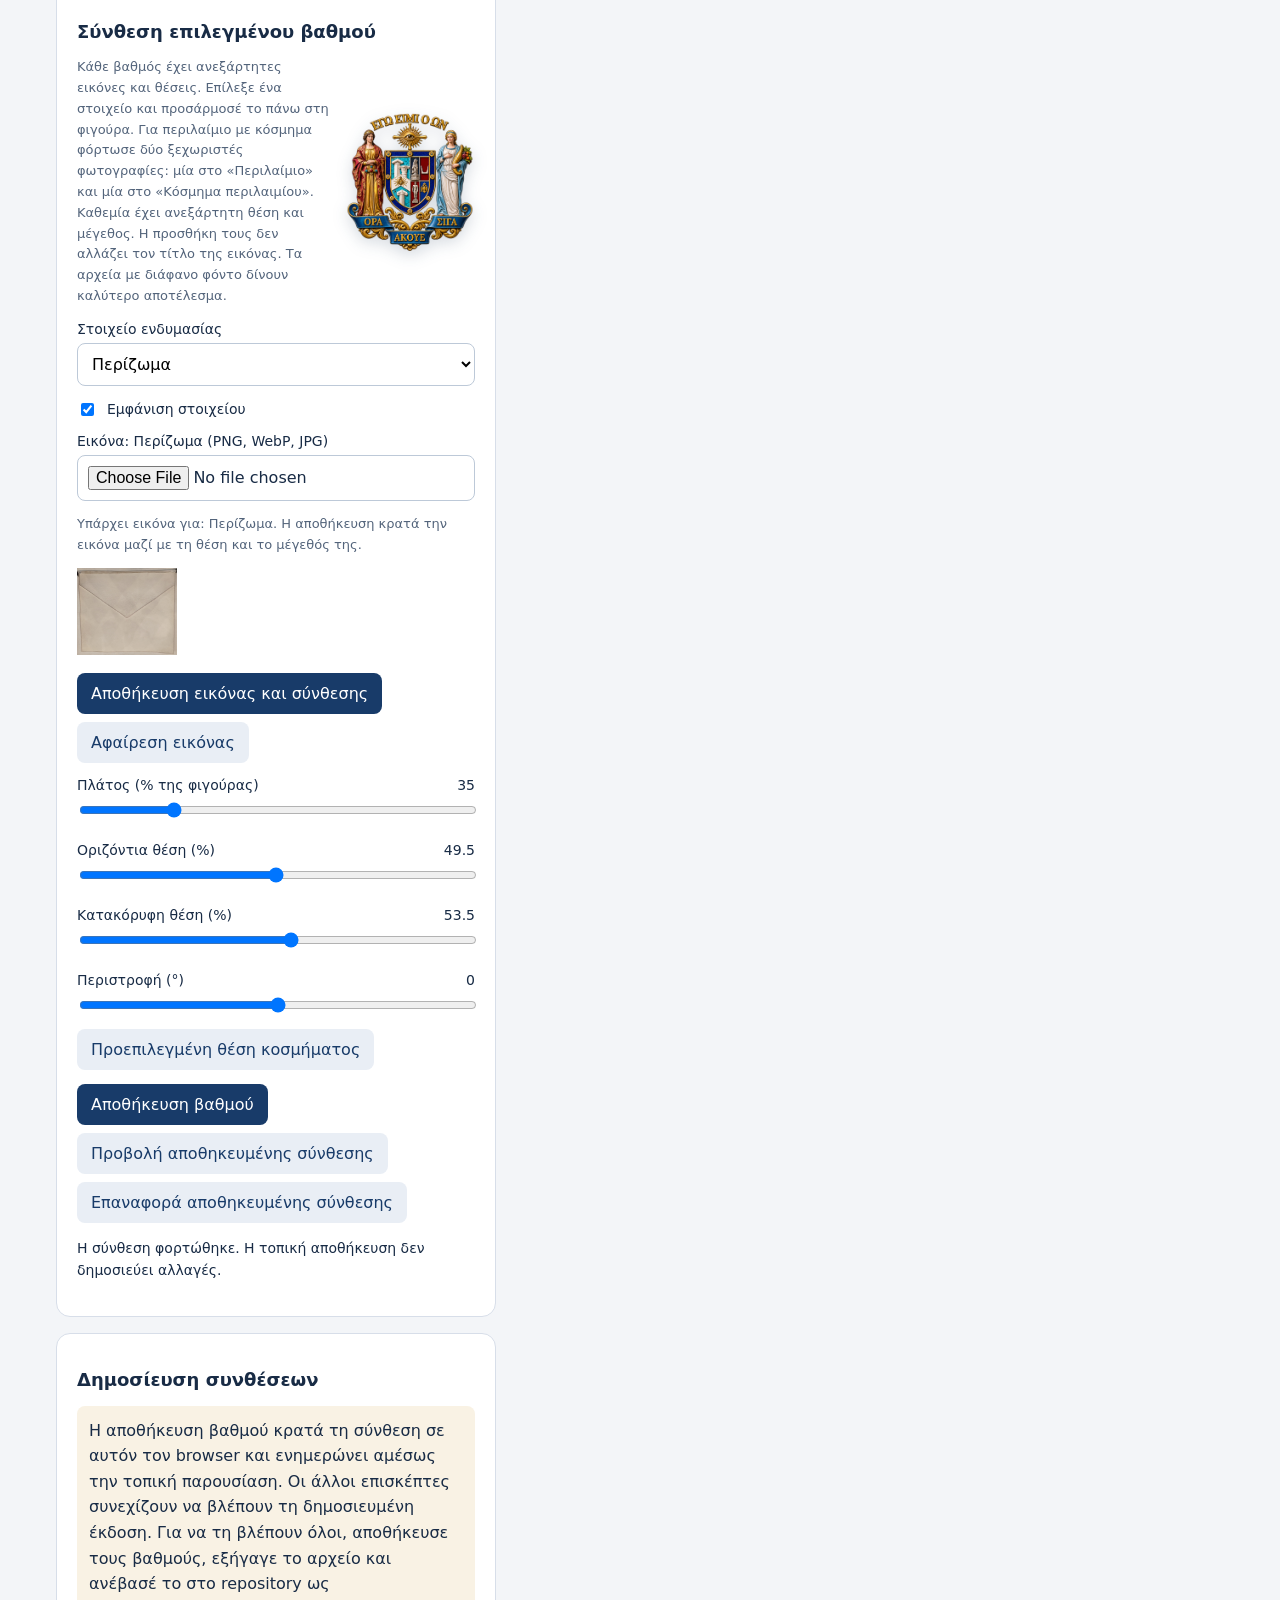
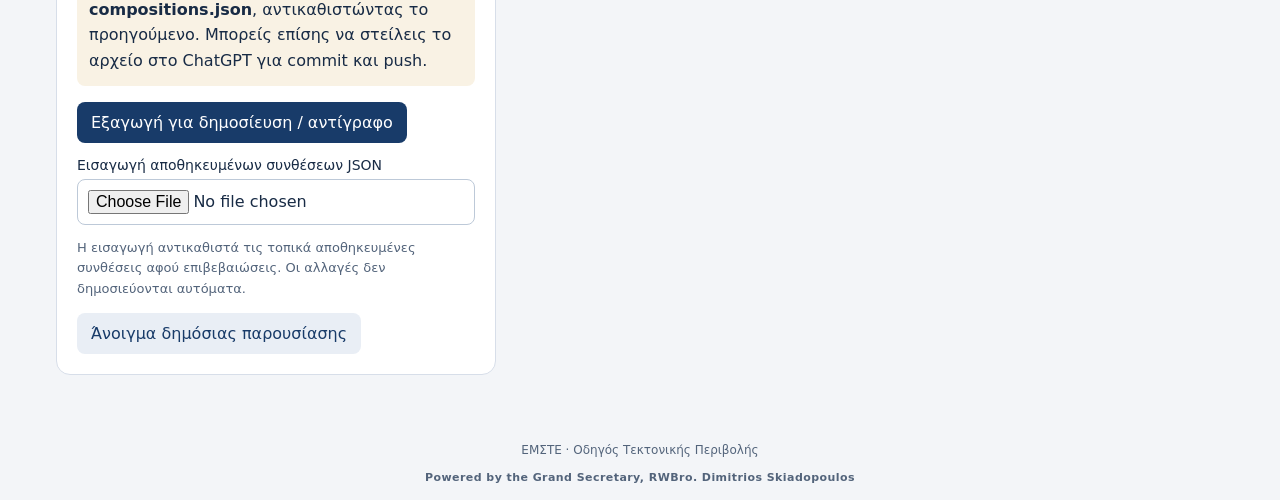
==== commit 40379c21: "Κόσμημα Αγαθοεργίας: προεπιλογή πλάτος 5%, θέση 63,5% / 29,5%, περιστροφή 0° Co-Authored-By: Claude " ====
--- a/builder.html
+++ b/builder.html
@@ -1 +1 @@
-<!doctype html><html lang="el"><head><meta charset="utf-8"><meta name="viewport" content="width=device-width,initial-scale=1"><title>NGLG Regalia — Builder — Δόμηση συνθέσεων</title><link rel="stylesheet" href="assets/configurator.css?v=20261122-charb2"></head><body data-mode="builder"><header><img class="brand-hero" src="assets/nglg-3d-header.png" width="1653" height="952" alt="National Grand Lodge of Greece emblem" fetchpriority="high" decoding="async"><div class="grand-master-credit header-credit"><p lang="el">Μέγας Διδάσκαλος, Σεβασμιώτατος Αδελφός Ιωάννης Μπενετάτος</p><p lang="en">Grand Master, Most Worshipful Brother Ioannis Benetatos</p></div><h1>National Grand Lodge of Greece</h1><p>Builder — Δόμηση συνθέσεων</p><div class="language-control"><label for="languageSelect">Γλώσσα / Language</label><select id="languageSelect" aria-label="Language"><option value="el">🇬🇷 Ελληνικά</option><option value="en">🇬🇧 English</option></select><p class="small">Αποθήκευσε τις αλλαγές πριν αλλάξεις γλώσσα.</p></div></header><main><div class="controls"><section class="panel"><h2>Επιλογή βαθμού / αξιώματος</h2><label for="category">Κατηγορία</label><select id="category"></select><label for="role">Βαθμός ή αξίωμα</label><select id="role"></select><label class="check charity-check" for="charityJewel"><input type="checkbox" id="charityJewel"> Κόσμημα Αγαθοεργίας (Χρυσό)</label><div class="charity-tools"><button id="placeCharity" class="secondary" type="button">✋ Τοποθέτηση στο πέτο (σύρσιμο πάνω στη φιγούρα)</button><button id="applyCharityAll" type="button">📌 Εφαρμογή της θέσης του κοσμήματος Αγαθοεργίας σε όλους τους βαθμούς</button><p class="small">Σύρετε το κόσμημα πάνω στη φιγούρα στο σωστό σημείο του πέτου (ή ρυθμίστε πλάτος/θέση στο στοιχείο «Κόσμημα Αγαθοεργίας») και πατήστε «Εφαρμογή … σε όλους τους βαθμούς».</p></div><div id="archWrap" hidden><label for="archRole">Πρόσθετη ιδιότητα στην Ιερά Βασιλική Αψίδα</label><select id="archRole"></select><img class="arch-emblem" src="assets/arch-emblem.svg" width="130" height="130" alt="Σήμα Ιεράς Βασιλικής Αψίδος"><p id="archEligibilityNote" class="small"></p><button id="editArchJewel" class="secondary" type="button" hidden>Προσθήκη / επεξεργασία κοσμήματος ΙΒΑ</button></div><label class="check"><input type="checkbox" id="armRaised"> Σηκωμένο αριστερό χέρι (90°)</label><p class="small">Ο πήχης σηκώνεται οριζόντια από τον αγκώνα, ώστε το βιβλίο ή το σφυρί να φαίνεται ότι κρατιέται στο χέρι. Ρύθμισε μετά τη θέση τους από τα στοιχεία «Βιβλίο» και «Σφυρί».</p><div class="toolbar"><a class="button" id="activeGrandOfficers" href="protocol.html">ΕΝΕΡΓΟΙ ΜΕΓΑΛΟΙ ΑΞΙΩΜΑΤΙΚΟΙ</a></div></section><section class="panel" id="officerKit"><h2>Όλες οι εικόνες της σύνθεσης</h2><p class="small">Όλες οι θέσεις εικόνων εμφανίζονται σε κάθε βαθμό και αξίωμα. Βλέπεις την υπάρχουσα εικόνα και τις τιμές της και μπορείς να την αλλάξεις, να τη μετακινήσεις ή να την αφαιρέσεις. Το κόσμημα ΙΒΑ ενεργοποιείται όταν επιλέξεις επιτρεπτή πρόσθετη ιδιότητα ΙΒΑ.</p><div id="allUploadCards"></div><button type="button" id="saveOfficerKit">Αποθήκευση όλων των εικόνων και της σύνθεσης</button></section><section class="panel"><h2>Σύνθεση επιλεγμένου βαθμού</h2><div class="intro-with-emblem"><p class="small">Κάθε βαθμός έχει ανεξάρτητες εικόνες και θέσεις. Επίλεξε ένα στοιχείο και προσάρμοσέ το πάνω στη φιγούρα. Για περιλαίμιο με κόσμημα φόρτωσε δύο ξεχωριστές φωτογραφίες: μία στο «Περιλαίμιο» και μία στο «Κόσμημα περιλαιμίου». Καθεμία έχει ανεξάρτητη θέση και μέγεθος. Η προσθήκη τους δεν αλλάζει τον τίτλο της εικόνας. Τα αρχεία με διάφανο φόντο δίνουν καλύτερο αποτέλεσμα.</p><img class="intro-emblem" src="assets/nglg-emblem-decorative.png" width="1221" height="1288" alt="" aria-hidden="true" loading="lazy" decoding="async"></div><label for="slot">Στοιχείο ενδυμασίας</label><select id="slot"></select><label class="check"><input id="enabled" type="checkbox"> Εμφάνιση στοιχείου</label><label id="uploadLabel" for="upload">Εικόνα στοιχείου (PNG, WebP, JPG)</label><input id="upload" type="file" accept="image/png,image/webp,image/jpeg"><p id="imageState" class="small" aria-live="polite"></p><img id="imagePreview" alt="Προεπισκόπηση επιλεγμένης εικόνας" hidden style="max-width:100px;max-height:150px;object-fit:contain"><div class="toolbar"><button id="saveImage" type="button">Αποθήκευση εικόνας και σύνθεσης</button><button id="remove" class="secondary">Αφαίρεση εικόνας</button></div><div id="transforms"></div><button id="resetJewelPosition" type="button" class="secondary" hidden>Προεπιλεγμένη θέση κοσμήματος</button><div class="toolbar"><button id="save">Αποθήκευση βαθμού</button><a class="button secondary" href="./" target="_blank" rel="noopener">Προβολή αποθηκευμένης σύνθεσης</a><button id="restore" class="secondary">Επαναφορά αποθηκευμένης σύνθεσης</button></div><p id="message" role="status" aria-live="polite"></p></section><section class="panel"><h2>Δημοσίευση συνθέσεων</h2><p class="notice">Η αποθήκευση βαθμού κρατά τη σύνθεση σε αυτόν τον browser και ενημερώνει αμέσως την τοπική παρουσίαση. Οι άλλοι επισκέπτες συνεχίζουν να βλέπουν τη δημοσιευμένη έκδοση. Για να τη βλέπουν όλοι, αποθήκευσε τους βαθμούς, εξήγαγε το αρχείο και ανέβασέ το στο repository ως <strong>compositions.json</strong>, αντικαθιστώντας το προηγούμενο. Μπορείς επίσης να στείλεις το αρχείο στο ChatGPT για commit και push.</p><button id="export">Εξαγωγή για δημοσίευση / αντίγραφο</button><label for="import">Εισαγωγή αποθηκευμένων συνθέσεων JSON</label><input id="import" type="file" accept="application/json,.json"><p class="small">Η εισαγωγή αντικαθιστά τις τοπικά αποθηκευμένες συνθέσεις αφού επιβεβαιώσεις. Οι αλλαγές δεν δημοσιεύονται αυτόματα.</p><a class="button secondary" href="./" target="_blank" rel="noopener">Άνοιγμα δημόσιας παρουσίασης</a></section></div><section class="panel preview"><h2 id="heading"></h2><div class="stage" id="stage"><img class="base" src="assets/mason.png" alt="Βασική φιγούρα με επίσημη ενδυμασία"><div id="imageTitle" class="image-title"></div></div><p id="compositionStatus" class="small" aria-live="polite"></p><img class="arch-emblem-print" src="assets/arch-emblem.svg" width="110" height="110" alt="Σήμα Ιεράς Βασιλικής Αψίδος"><div class="print-credit" aria-hidden="true"><p class="print-credit-el" lang="el">Ο Μέγας Γραμματεύς, Πανσεβάσμιος Αδελφός Δημήτριος Σκιαδόπουλος</p><p class="print-credit-en" lang="en">The Grand Secretary, Right Worshipful Brother Dimitrios Skiadopoulos</p></div><div class="toolbar"><button id="print" class="secondary">Εκτύπωση / PDF</button></div></section></main><footer><p>ΕΜΣΤΕ · Οδηγός Τεκτονικής Περιβολής</p><p class="powered-by" lang="en">Powered by the Grand Secretary, RWBro. Dimitrios Skiadopoulos</p></footer><script src="assets/i18n.js?v=20261122-charb2"></script><script src="assets/catalog.js?v=20261122-charb2"></script><script src="assets/configurator.js?v=20261122-charb2"></script></body></html>
+<!doctype html><html lang="el"><head><meta charset="utf-8"><meta name="viewport" content="width=device-width,initial-scale=1"><title>NGLG Regalia — Builder — Δόμηση συνθέσεων</title><link rel="stylesheet" href="assets/configurator.css?v=20261122-chdef1"></head><body data-mode="builder"><header><img class="brand-hero" src="assets/nglg-3d-header.png" width="1653" height="952" alt="National Grand Lodge of Greece emblem" fetchpriority="high" decoding="async"><div class="grand-master-credit header-credit"><p lang="el">Μέγας Διδάσκαλος, Σεβασμιώτατος Αδελφός Ιωάννης Μπενετάτος</p><p lang="en">Grand Master, Most Worshipful Brother Ioannis Benetatos</p></div><h1>National Grand Lodge of Greece</h1><p>Builder — Δόμηση συνθέσεων</p><div class="language-control"><label for="languageSelect">Γλώσσα / Language</label><select id="languageSelect" aria-label="Language"><option value="el">🇬🇷 Ελληνικά</option><option value="en">🇬🇧 English</option></select><p class="small">Αποθήκευσε τις αλλαγές πριν αλλάξεις γλώσσα.</p></div></header><main><div class="controls"><section class="panel"><h2>Επιλογή βαθμού / αξιώματος</h2><label for="category">Κατηγορία</label><select id="category"></select><label for="role">Βαθμός ή αξίωμα</label><select id="role"></select><label class="check charity-check" for="charityJewel"><input type="checkbox" id="charityJewel"> Κόσμημα Αγαθοεργίας (Χρυσό)</label><div class="charity-tools"><button id="placeCharity" class="secondary" type="button">✋ Τοποθέτηση στο πέτο (σύρσιμο πάνω στη φιγούρα)</button><button id="applyCharityAll" type="button">📌 Εφαρμογή της θέσης του κοσμήματος Αγαθοεργίας σε όλους τους βαθμούς</button><p class="small">Σύρετε το κόσμημα πάνω στη φιγούρα στο σωστό σημείο του πέτου (ή ρυθμίστε πλάτος/θέση στο στοιχείο «Κόσμημα Αγαθοεργίας») και πατήστε «Εφαρμογή … σε όλους τους βαθμούς».</p></div><div id="archWrap" hidden><label for="archRole">Πρόσθετη ιδιότητα στην Ιερά Βασιλική Αψίδα</label><select id="archRole"></select><img class="arch-emblem" src="assets/arch-emblem.svg" width="130" height="130" alt="Σήμα Ιεράς Βασιλικής Αψίδος"><p id="archEligibilityNote" class="small"></p><button id="editArchJewel" class="secondary" type="button" hidden>Προσθήκη / επεξεργασία κοσμήματος ΙΒΑ</button></div><label class="check"><input type="checkbox" id="armRaised"> Σηκωμένο αριστερό χέρι (90°)</label><p class="small">Ο πήχης σηκώνεται οριζόντια από τον αγκώνα, ώστε το βιβλίο ή το σφυρί να φαίνεται ότι κρατιέται στο χέρι. Ρύθμισε μετά τη θέση τους από τα στοιχεία «Βιβλίο» και «Σφυρί».</p><div class="toolbar"><a class="button" id="activeGrandOfficers" href="protocol.html">ΕΝΕΡΓΟΙ ΜΕΓΑΛΟΙ ΑΞΙΩΜΑΤΙΚΟΙ</a></div></section><section class="panel" id="officerKit"><h2>Όλες οι εικόνες της σύνθεσης</h2><p class="small">Όλες οι θέσεις εικόνων εμφανίζονται σε κάθε βαθμό και αξίωμα. Βλέπεις την υπάρχουσα εικόνα και τις τιμές της και μπορείς να την αλλάξεις, να τη μετακινήσεις ή να την αφαιρέσεις. Το κόσμημα ΙΒΑ ενεργοποιείται όταν επιλέξεις επιτρεπτή πρόσθετη ιδιότητα ΙΒΑ.</p><div id="allUploadCards"></div><button type="button" id="saveOfficerKit">Αποθήκευση όλων των εικόνων και της σύνθεσης</button></section><section class="panel"><h2>Σύνθεση επιλεγμένου βαθμού</h2><div class="intro-with-emblem"><p class="small">Κάθε βαθμός έχει ανεξάρτητες εικόνες και θέσεις. Επίλεξε ένα στοιχείο και προσάρμοσέ το πάνω στη φιγούρα. Για περιλαίμιο με κόσμημα φόρτωσε δύο ξεχωριστές φωτογραφίες: μία στο «Περιλαίμιο» και μία στο «Κόσμημα περιλαιμίου». Καθεμία έχει ανεξάρτητη θέση και μέγεθος. Η προσθήκη τους δεν αλλάζει τον τίτλο της εικόνας. Τα αρχεία με διάφανο φόντο δίνουν καλύτερο αποτέλεσμα.</p><img class="intro-emblem" src="assets/nglg-emblem-decorative.png" width="1221" height="1288" alt="" aria-hidden="true" loading="lazy" decoding="async"></div><label for="slot">Στοιχείο ενδυμασίας</label><select id="slot"></select><label class="check"><input id="enabled" type="checkbox"> Εμφάνιση στοιχείου</label><label id="uploadLabel" for="upload">Εικόνα στοιχείου (PNG, WebP, JPG)</label><input id="upload" type="file" accept="image/png,image/webp,image/jpeg"><p id="imageState" class="small" aria-live="polite"></p><img id="imagePreview" alt="Προεπισκόπηση επιλεγμένης εικόνας" hidden style="max-width:100px;max-height:150px;object-fit:contain"><div class="toolbar"><button id="saveImage" type="button">Αποθήκευση εικόνας και σύνθεσης</button><button id="remove" class="secondary">Αφαίρεση εικόνας</button></div><div id="transforms"></div><button id="resetJewelPosition" type="button" class="secondary" hidden>Προεπιλεγμένη θέση κοσμήματος</button><div class="toolbar"><button id="save">Αποθήκευση βαθμού</button><a class="button secondary" href="./" target="_blank" rel="noopener">Προβολή αποθηκευμένης σύνθεσης</a><button id="restore" class="secondary">Επαναφορά αποθηκευμένης σύνθεσης</button></div><p id="message" role="status" aria-live="polite"></p></section><section class="panel"><h2>Δημοσίευση συνθέσεων</h2><p class="notice">Η αποθήκευση βαθμού κρατά τη σύνθεση σε αυτόν τον browser και ενημερώνει αμέσως την τοπική παρουσίαση. Οι άλλοι επισκέπτες συνεχίζουν να βλέπουν τη δημοσιευμένη έκδοση. Για να τη βλέπουν όλοι, αποθήκευσε τους βαθμούς, εξήγαγε το αρχείο και ανέβασέ το στο repository ως <strong>compositions.json</strong>, αντικαθιστώντας το προηγούμενο. Μπορείς επίσης να στείλεις το αρχείο στο ChatGPT για commit και push.</p><button id="export">Εξαγωγή για δημοσίευση / αντίγραφο</button><label for="import">Εισαγωγή αποθηκευμένων συνθέσεων JSON</label><input id="import" type="file" accept="application/json,.json"><p class="small">Η εισαγωγή αντικαθιστά τις τοπικά αποθηκευμένες συνθέσεις αφού επιβεβαιώσεις. Οι αλλαγές δεν δημοσιεύονται αυτόματα.</p><a class="button secondary" href="./" target="_blank" rel="noopener">Άνοιγμα δημόσιας παρουσίασης</a></section></div><section class="panel preview"><h2 id="heading"></h2><div class="figure-row"><div class="stage" id="stage"><img class="base" src="assets/mason.png" alt="Βασική φιγούρα με επίσημη ενδυμασία"><div id="imageTitle" class="image-title"></div></div><div class="print-side"><img class="nglg-emblem-print" src="assets/nglg-emblem-decorative.png" width="1221" height="1288" alt="Έμβλημα Εθνικής Μεγάλης Στοάς της Ελλάδος"><img class="arch-emblem-print" src="assets/arch-emblem.svg" width="110" height="110" alt="Σήμα Ιεράς Βασιλικής Αψίδος"></div></div><p id="compositionStatus" class="small" aria-live="polite"></p><div class="print-credit" aria-hidden="true"><p class="print-credit-el" lang="el">Ο Μέγας Γραμματεύς, Πανσεβάσμιος Αδελφός Δημήτριος Σκιαδόπουλος</p><p class="print-credit-en" lang="en">The Grand Secretary, Right Worshipful Brother Dimitrios Skiadopoulos</p></div><div class="toolbar"><button id="print" class="secondary">Εκτύπωση / PDF</button></div></section></main><footer><p>ΕΜΣΤΕ · Οδηγός Τεκτονικής Περιβολής</p><p class="powered-by" lang="en">Powered by the Grand Secretary, RWBro. Dimitrios Skiadopoulos</p></footer><script src="assets/i18n.js?v=20261122-chdef1"></script><script src="assets/catalog.js?v=20261122-chdef1"></script><script src="assets/configurator.js?v=20261122-chdef1"></script></body></html>
--- a/assets/configurator.css
+++ b/assets/configurator.css
@@ -39,3 +39,29 @@
 .charity-tools{display:flex;flex-direction:column;gap:8px;margin:6px 0 10px}
 .charity-tools button{width:100%;text-align:left}
 #applyCharityAll{background:#b9944e;color:#fff;font-weight:700}
+/* Προβολή λεπτομέρειας (Παρουσίαση): το στοιχείο μεγάλο, προσαρμοσμένο στην οθόνη με περιθώριο 30% */
+.detail-view{position:fixed;inset:0;z-index:1000;background:rgba(16,42,75,.86);display:flex;align-items:center;justify-content:center;padding:15vh 15vw;cursor:zoom-out;animation:dvIn .18s ease-out}
+.detail-view[hidden]{display:none}
+.detail-view figure{margin:0;display:flex;flex-direction:column;align-items:center;gap:12px;max-width:70vw;max-height:70vh}
+.detail-view img{max-width:70vw;max-height:calc(70vh - 40px);width:auto;height:auto;object-fit:contain;background:#fff;border-radius:12px;padding:3vmin;box-shadow:0 20px 60px rgba(0,0,0,.45)}
+.detail-view figcaption{color:#fff;font-weight:700;text-align:center;font-size:clamp(14px,2.2vmin,20px)}
+.detail-close{position:fixed;top:14px;right:14px;width:46px;height:46px;border-radius:50%;background:#fff;color:#102a4b;font-size:22px;padding:0;line-height:46px;box-shadow:0 4px 14px rgba(0,0,0,.3)}
+body.detail-open{overflow:hidden}
+.stage.detail-zoomable{touch-action:manipulation}
+@keyframes dvIn{from{opacity:0;transform:scale(.97)}to{opacity:1;transform:none}}
+@media (max-width:760px){.detail-view{padding:15vh 15vw}}
+@media print{.detail-view{display:none!important}}
+.detail-hint{text-align:center;color:#8a6a1f;font-weight:600;margin:8px 0 0}
+@media print{.detail-hint{display:none}}
+/* Εκτύπωση / PDF: ολόκληρη η φιγούρα (και τα παπούτσια), μεγαλύτερη, και δεξιά της πάντα το έμβλημα της ΕΜΣτΕ
+   (από κάτω του το σήμα της Αψίδος, όταν ο βαθμός έχει πεδίο ΙΒΑ) */
+.nglg-emblem-print{display:none}
+@media print{
+  .figure-row{display:flex;align-items:center;justify-content:center;gap:6mm;margin-top:3mm}
+  .figure-row .stage{flex:0 0 auto;width:118mm;max-width:none;height:177mm;aspect-ratio:auto;margin:0;border:0;border-radius:0}
+  .figure-row .image-title,#compositionStatus{display:none!important}
+  .print-side{flex:0 0 44mm;display:flex;flex-direction:column;align-items:center;gap:8mm}
+  .nglg-emblem-print{display:block;width:44mm;height:auto;-webkit-print-color-adjust:exact;print-color-adjust:exact}
+  body.arch-on .print-side .arch-emblem-print{margin:0;width:30mm;height:30mm}
+  .stage img.layer,.stage img.base{-webkit-print-color-adjust:exact;print-color-adjust:exact}
+}
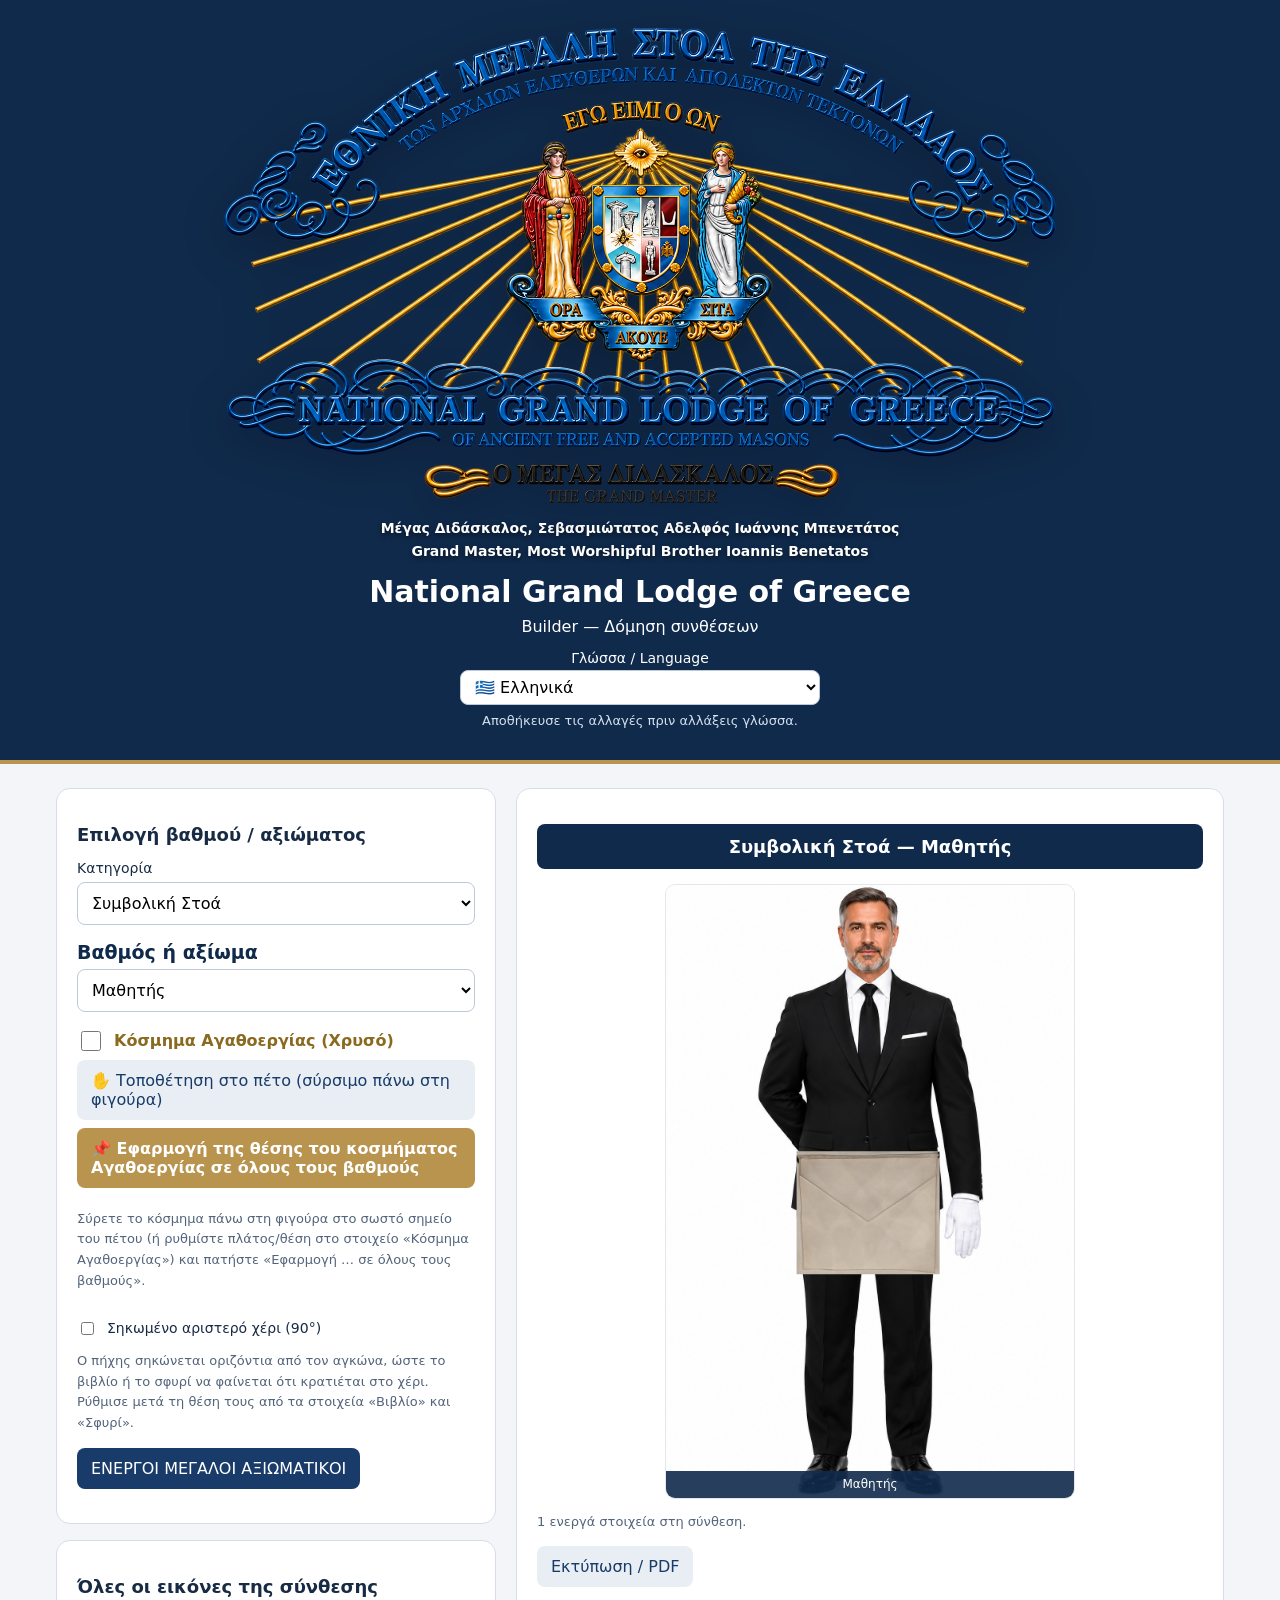
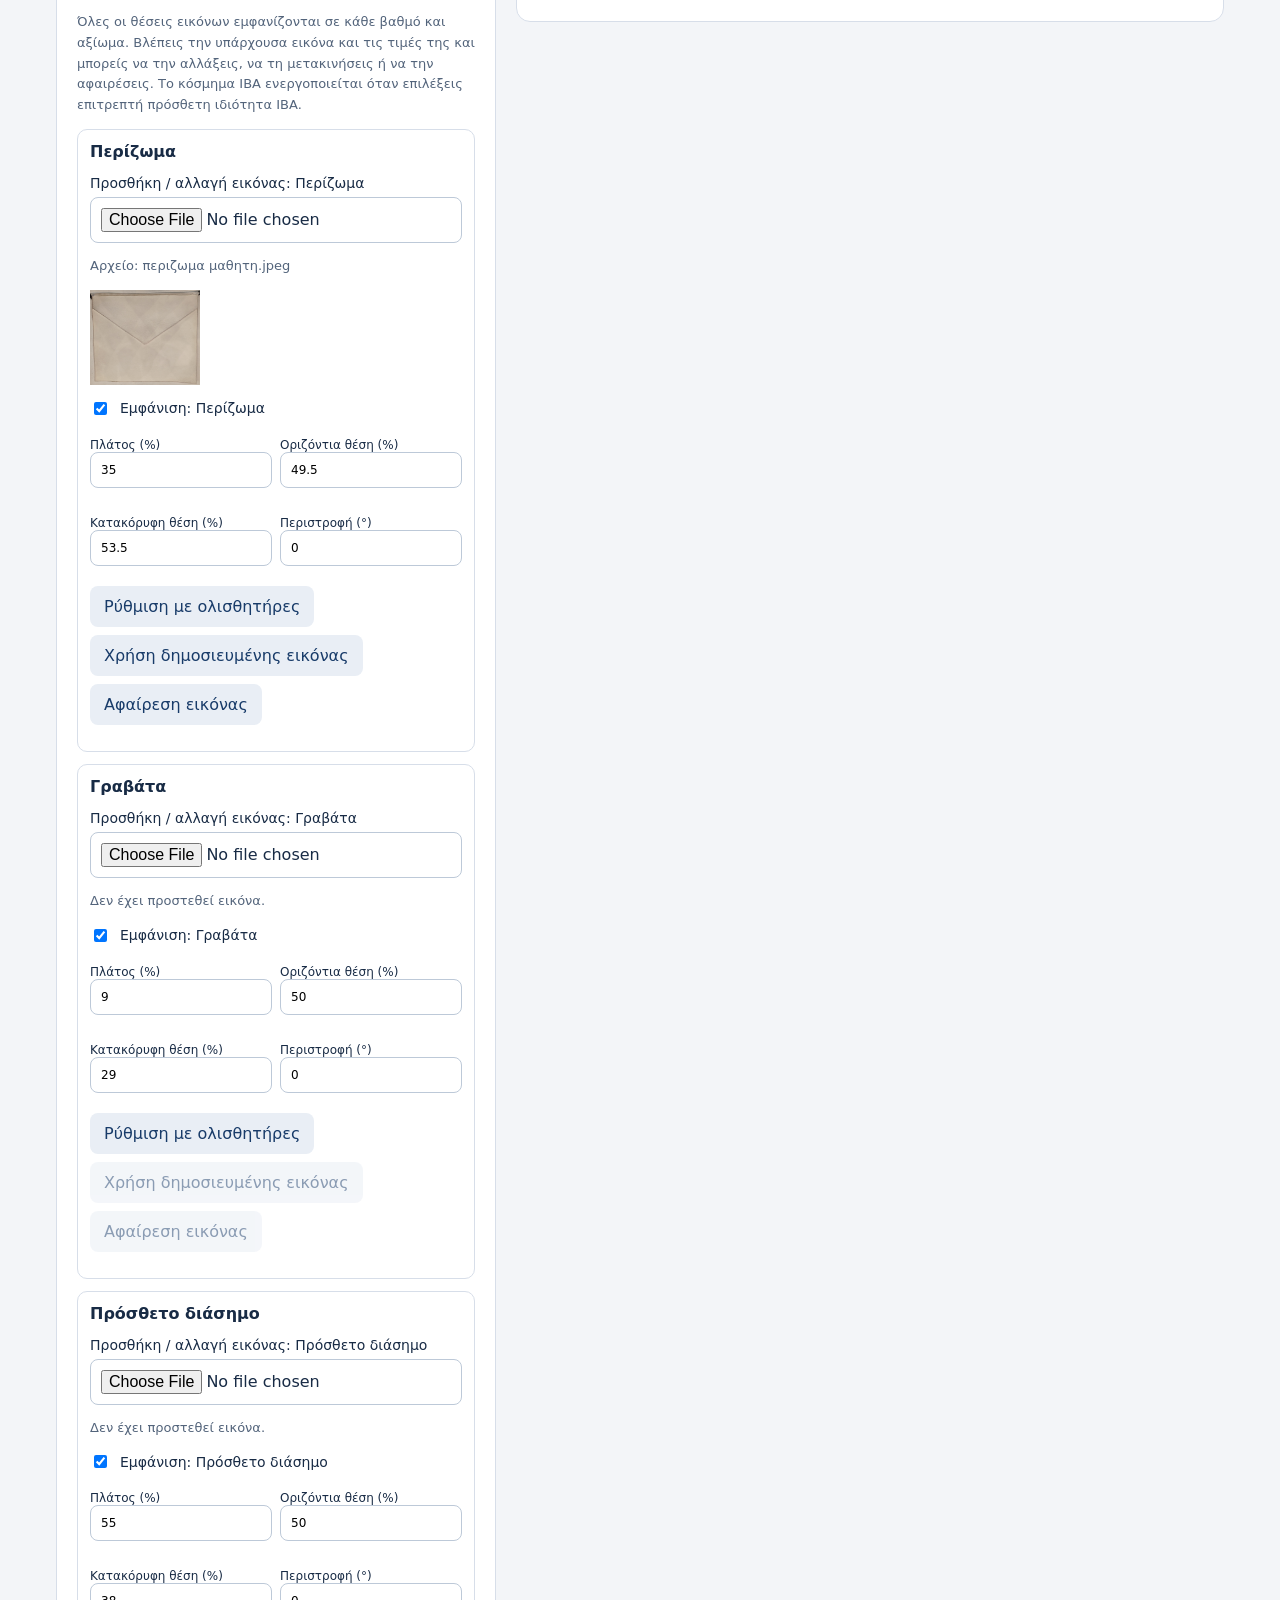
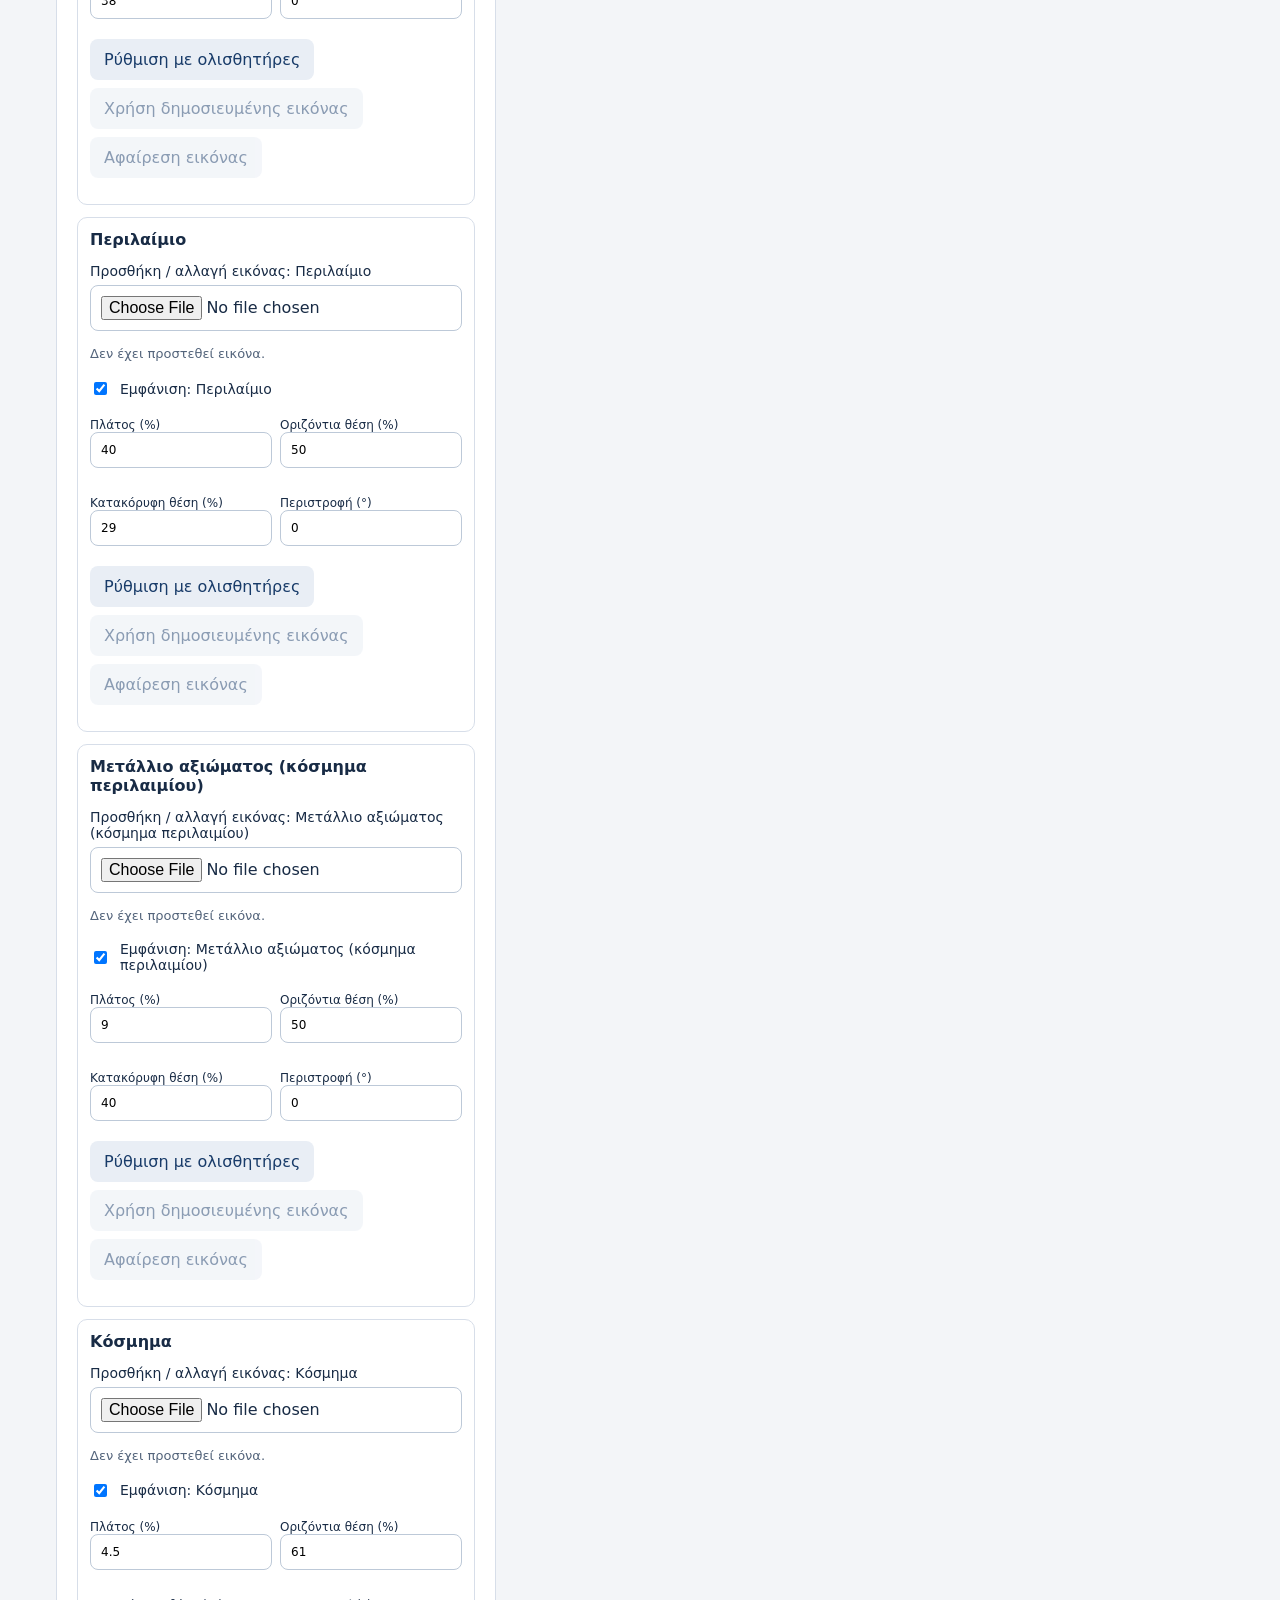
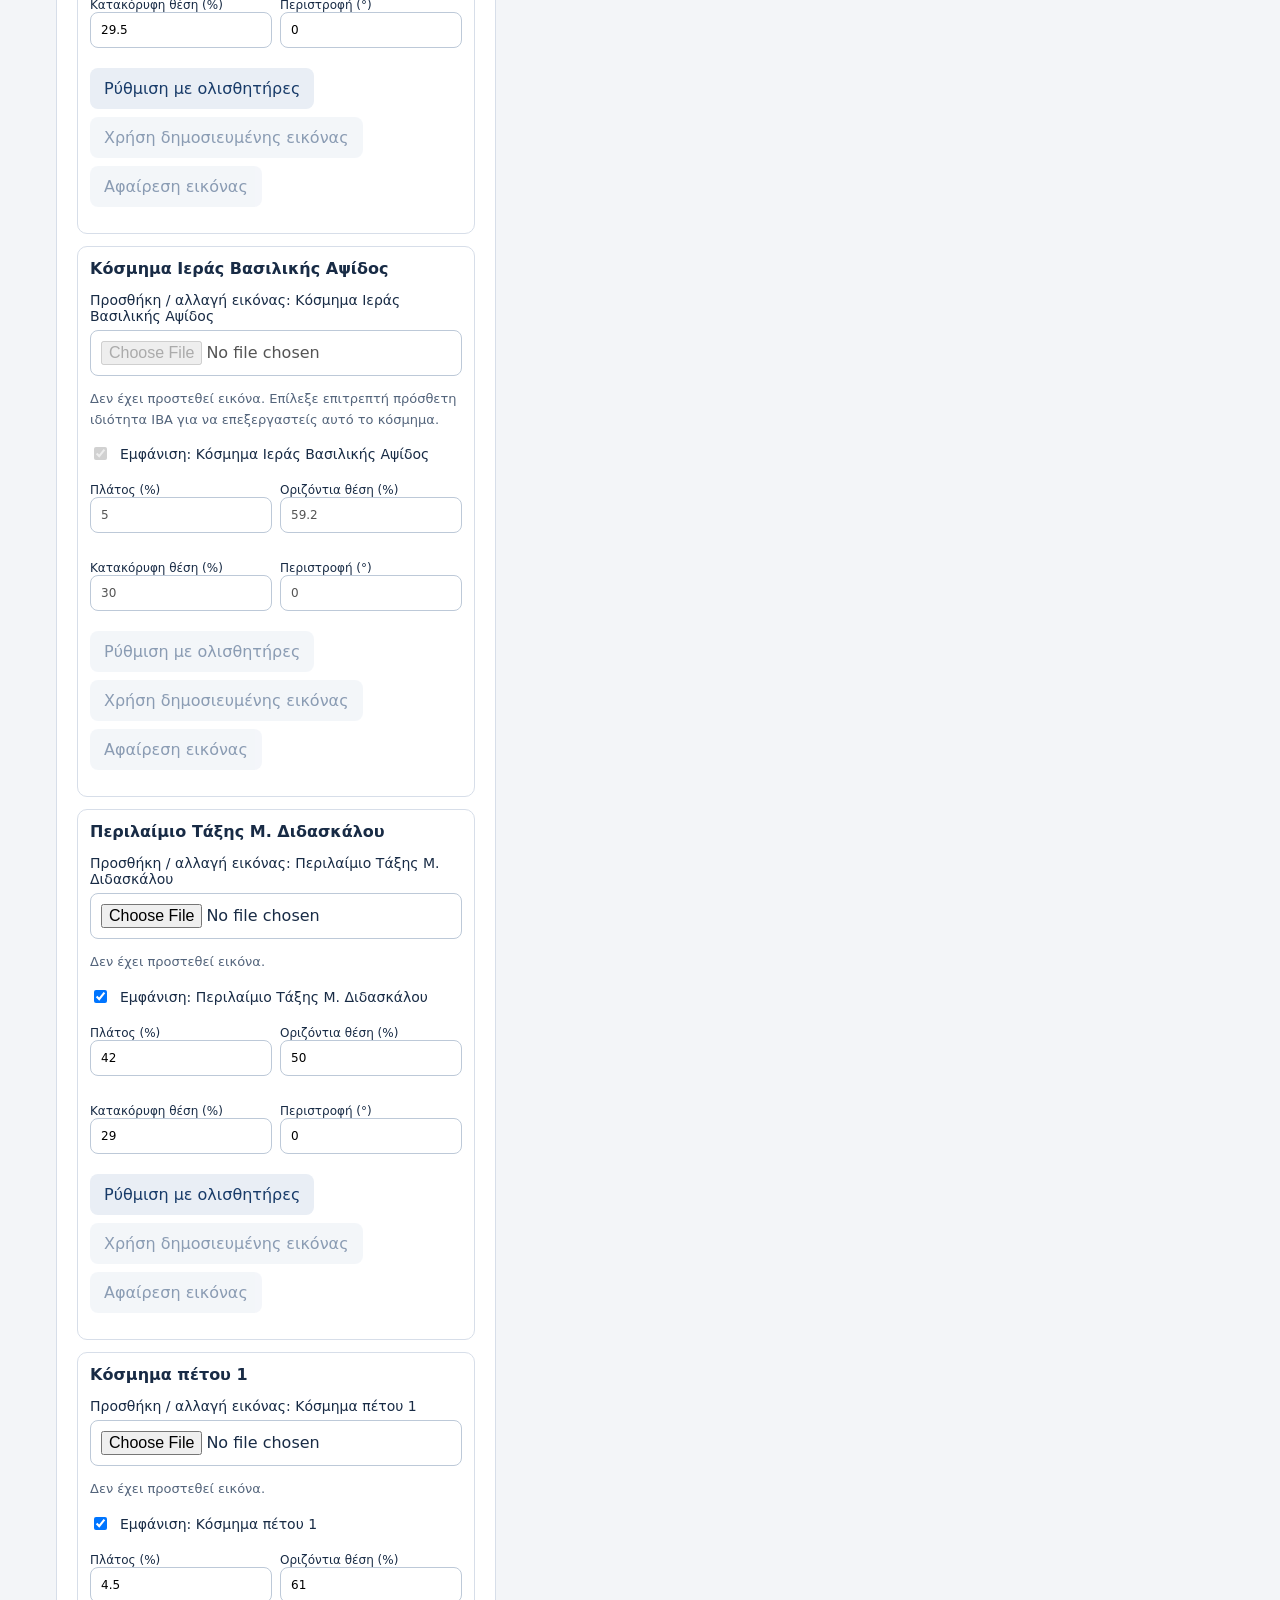
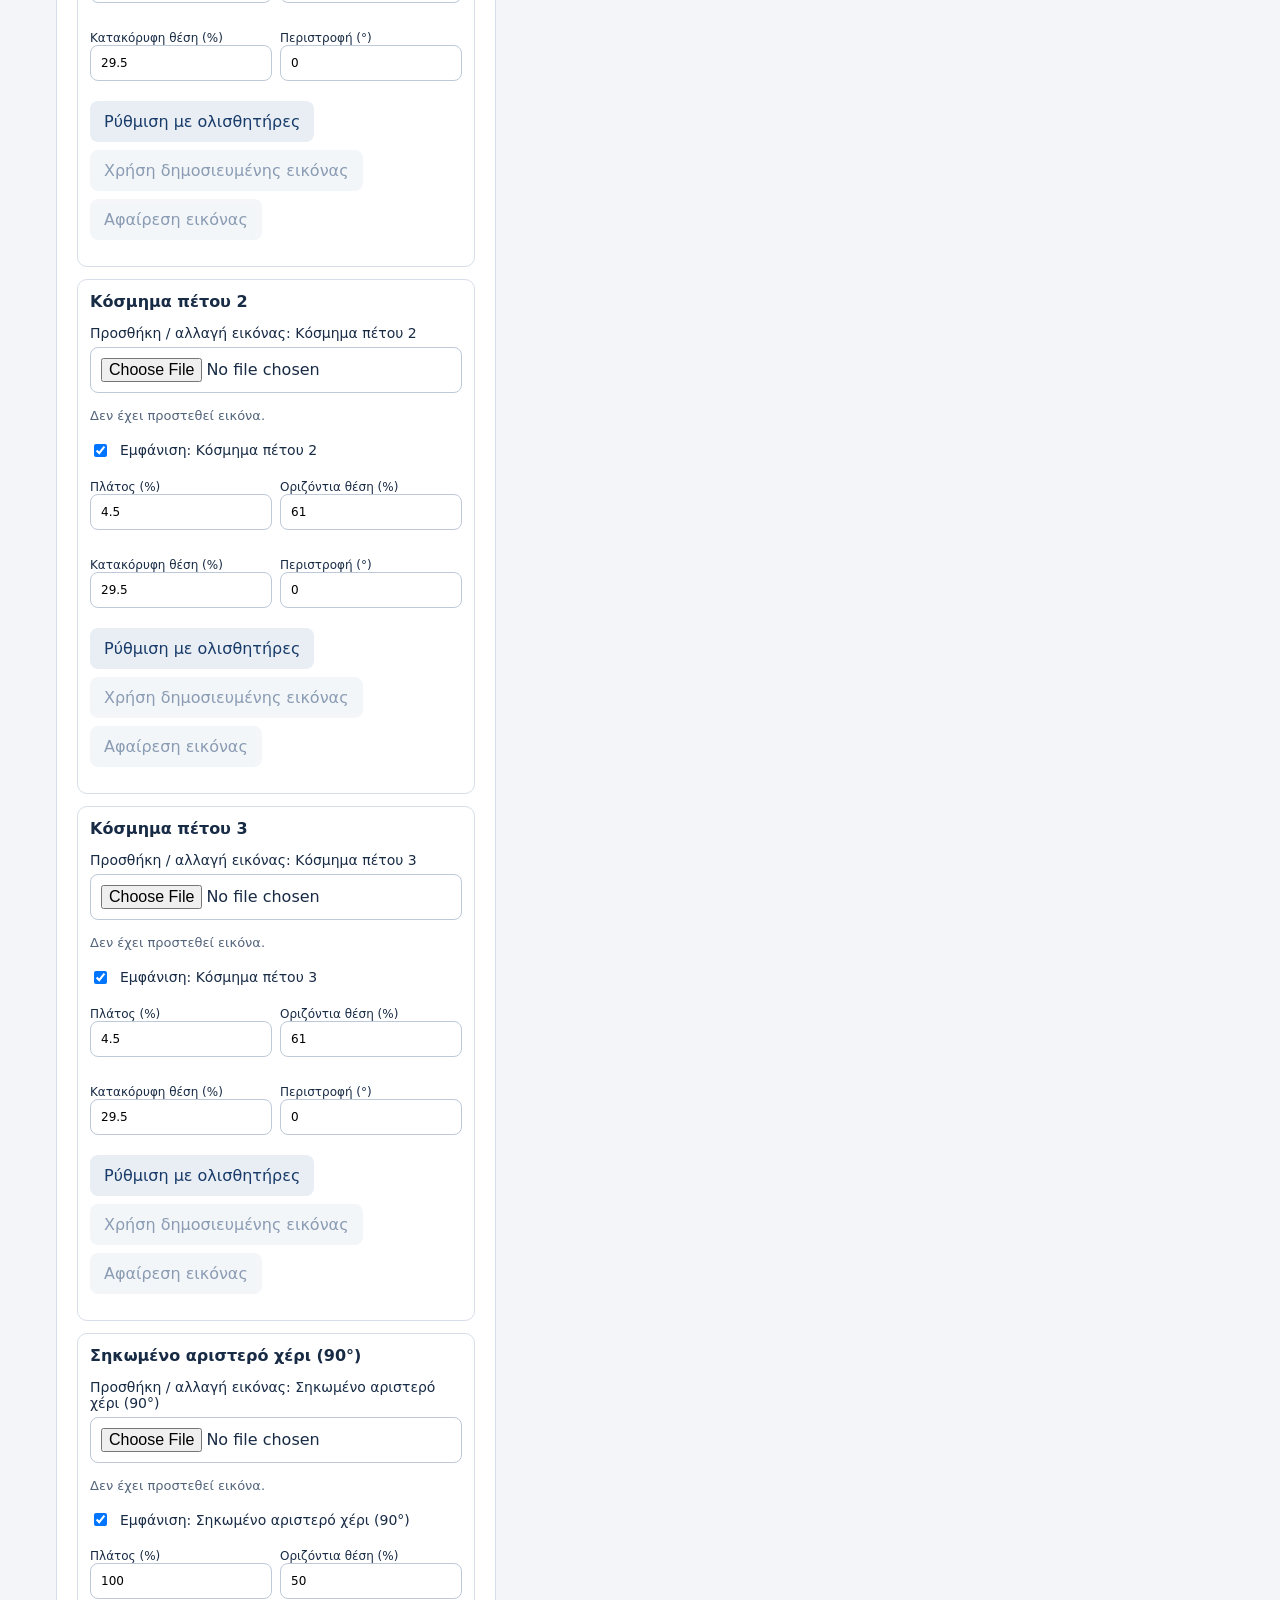
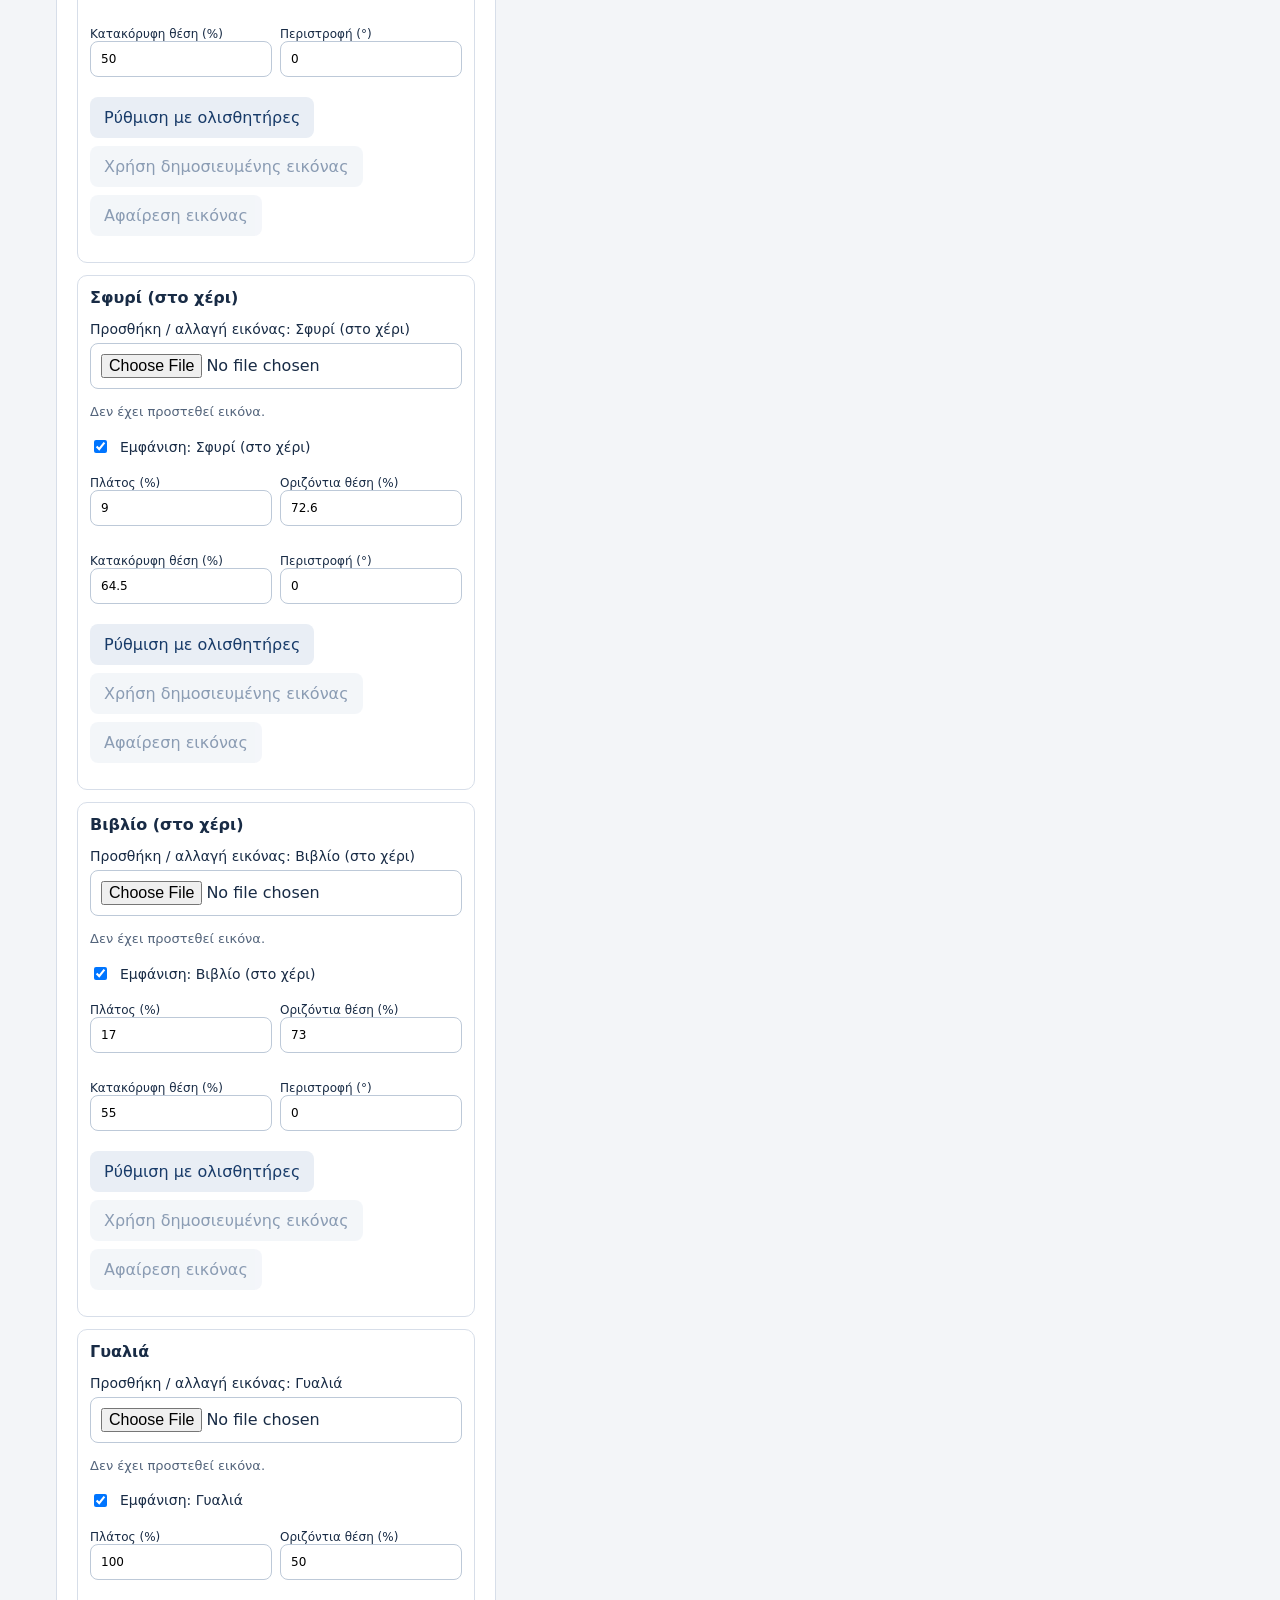
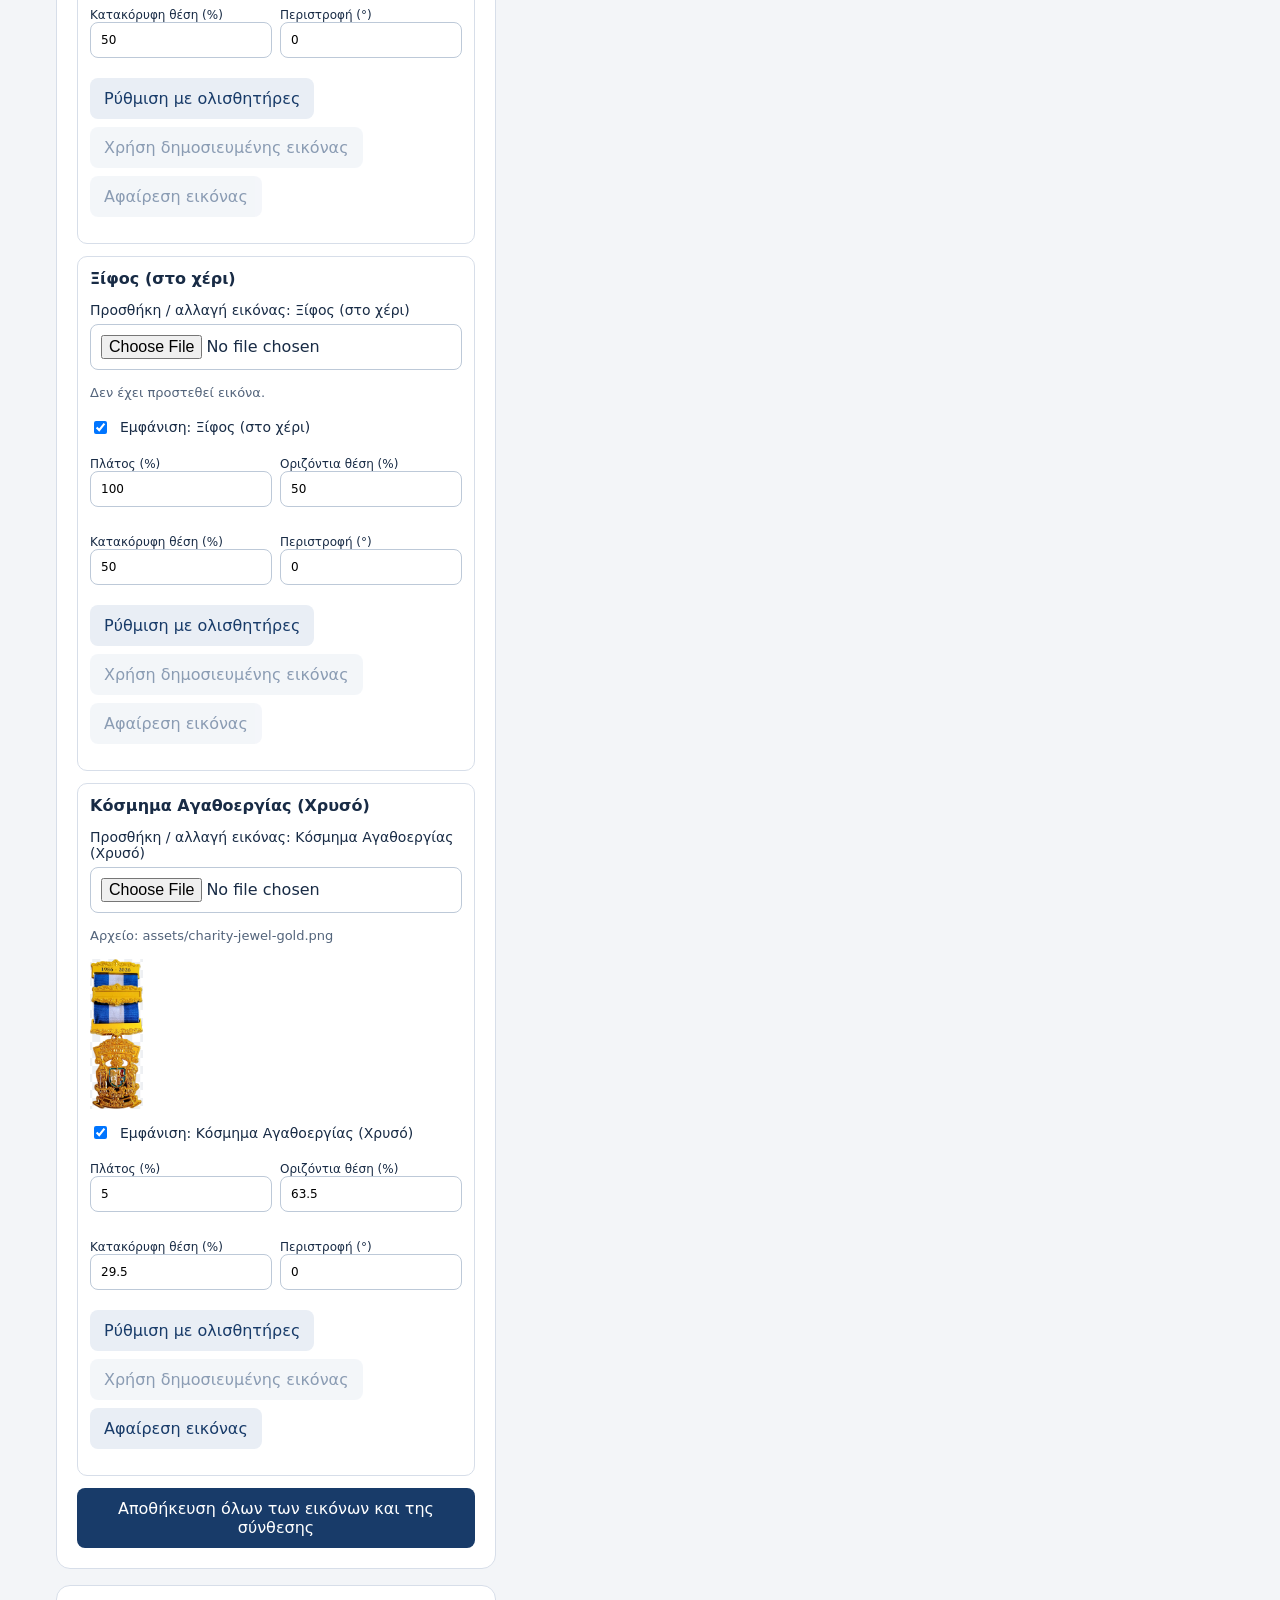
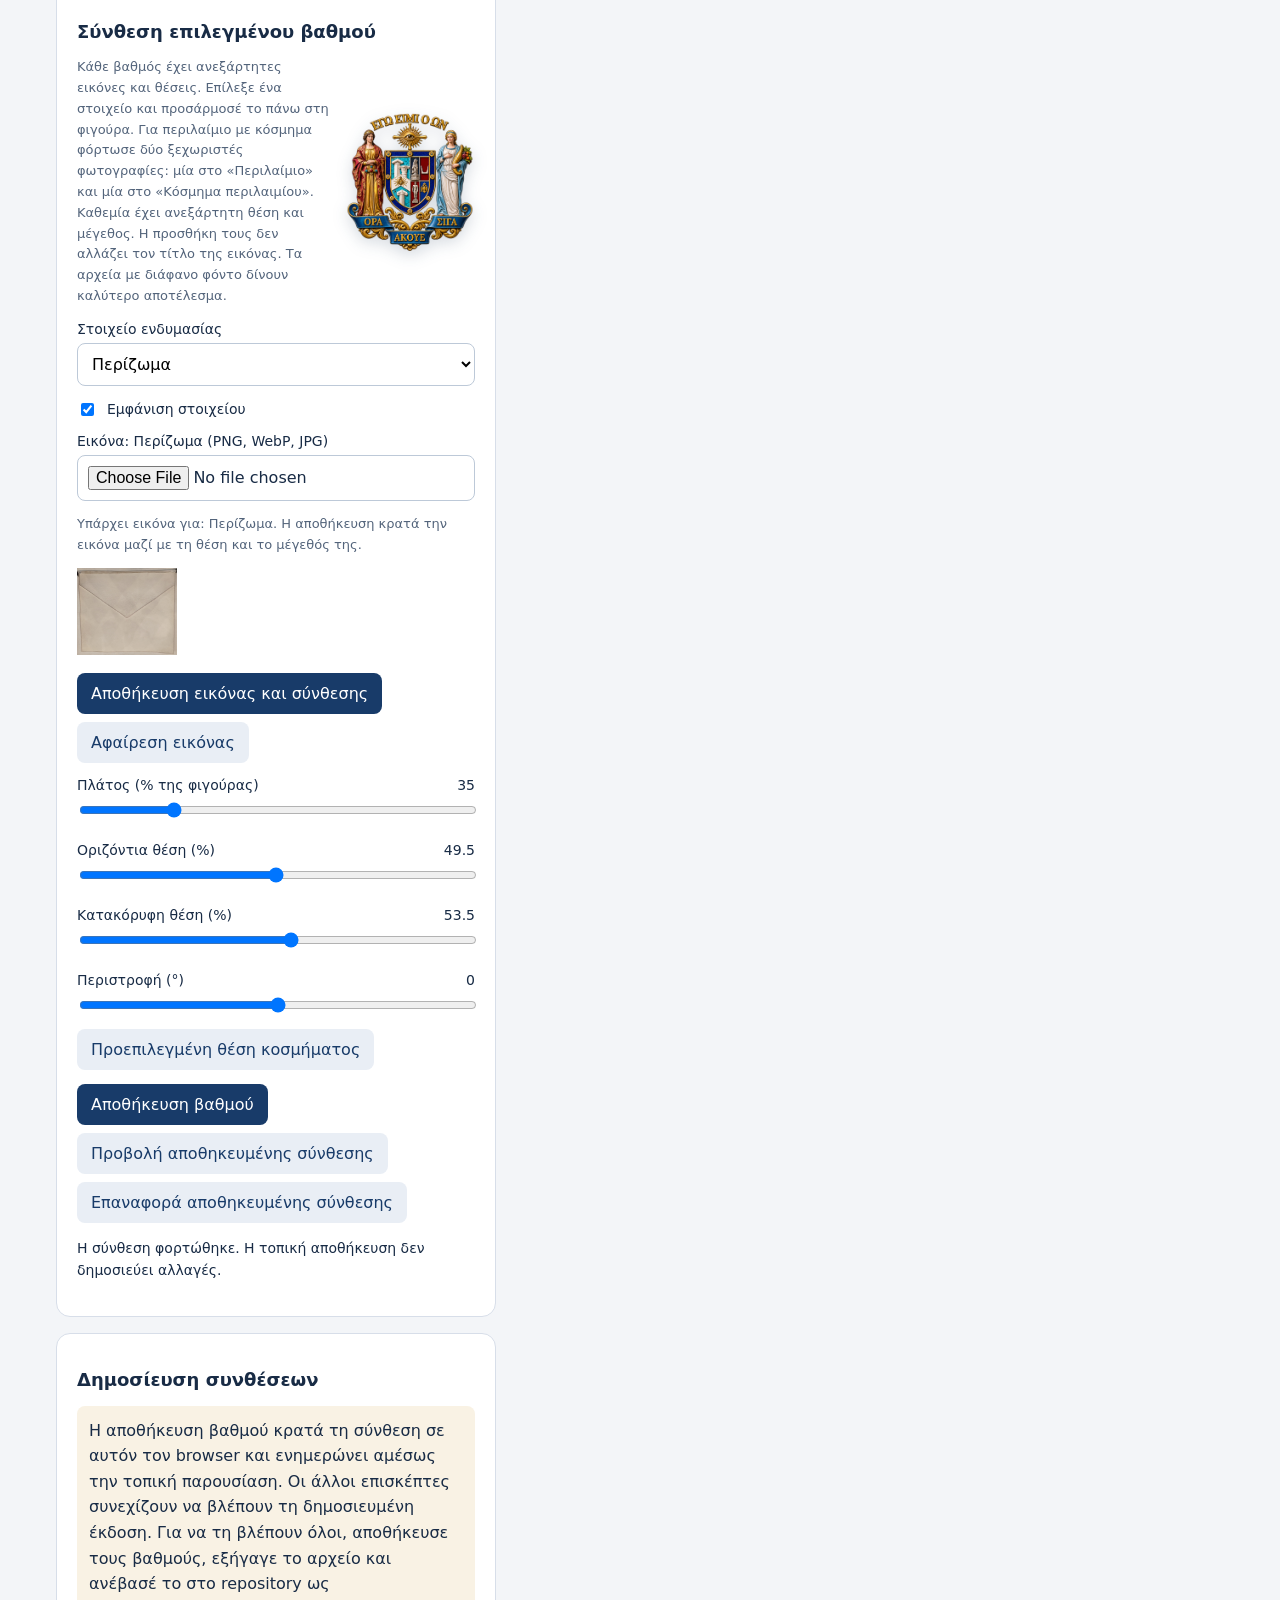
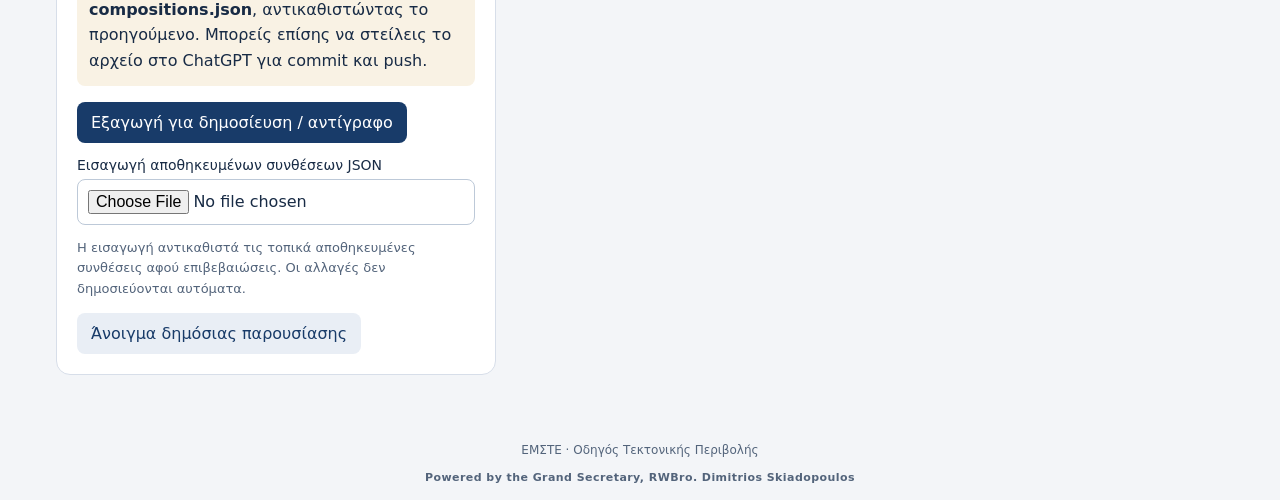
==== commit a7aee9b5: "Κόσμημα Ιεράς Βασιλικής Αψίδος: προεπιλογή πλάτος 5%, θέση 59,2% / 30%, περιστροφή 0° (και στις συνθ" ====
--- a/builder.html
+++ b/builder.html
@@ -1 +1 @@
-<!doctype html><html lang="el"><head><meta charset="utf-8"><meta name="viewport" content="width=device-width,initial-scale=1"><title>NGLG Regalia — Builder — Δόμηση συνθέσεων</title><link rel="stylesheet" href="assets/configurator.css?v=20261122-chdef1"></head><body data-mode="builder"><header><img class="brand-hero" src="assets/nglg-3d-header.png" width="1653" height="952" alt="National Grand Lodge of Greece emblem" fetchpriority="high" decoding="async"><div class="grand-master-credit header-credit"><p lang="el">Μέγας Διδάσκαλος, Σεβασμιώτατος Αδελφός Ιωάννης Μπενετάτος</p><p lang="en">Grand Master, Most Worshipful Brother Ioannis Benetatos</p></div><h1>National Grand Lodge of Greece</h1><p>Builder — Δόμηση συνθέσεων</p><div class="language-control"><label for="languageSelect">Γλώσσα / Language</label><select id="languageSelect" aria-label="Language"><option value="el">🇬🇷 Ελληνικά</option><option value="en">🇬🇧 English</option></select><p class="small">Αποθήκευσε τις αλλαγές πριν αλλάξεις γλώσσα.</p></div></header><main><div class="controls"><section class="panel"><h2>Επιλογή βαθμού / αξιώματος</h2><label for="category">Κατηγορία</label><select id="category"></select><label for="role">Βαθμός ή αξίωμα</label><select id="role"></select><label class="check charity-check" for="charityJewel"><input type="checkbox" id="charityJewel"> Κόσμημα Αγαθοεργίας (Χρυσό)</label><div class="charity-tools"><button id="placeCharity" class="secondary" type="button">✋ Τοποθέτηση στο πέτο (σύρσιμο πάνω στη φιγούρα)</button><button id="applyCharityAll" type="button">📌 Εφαρμογή της θέσης του κοσμήματος Αγαθοεργίας σε όλους τους βαθμούς</button><p class="small">Σύρετε το κόσμημα πάνω στη φιγούρα στο σωστό σημείο του πέτου (ή ρυθμίστε πλάτος/θέση στο στοιχείο «Κόσμημα Αγαθοεργίας») και πατήστε «Εφαρμογή … σε όλους τους βαθμούς».</p></div><div id="archWrap" hidden><label for="archRole">Πρόσθετη ιδιότητα στην Ιερά Βασιλική Αψίδα</label><select id="archRole"></select><img class="arch-emblem" src="assets/arch-emblem.svg" width="130" height="130" alt="Σήμα Ιεράς Βασιλικής Αψίδος"><p id="archEligibilityNote" class="small"></p><button id="editArchJewel" class="secondary" type="button" hidden>Προσθήκη / επεξεργασία κοσμήματος ΙΒΑ</button></div><label class="check"><input type="checkbox" id="armRaised"> Σηκωμένο αριστερό χέρι (90°)</label><p class="small">Ο πήχης σηκώνεται οριζόντια από τον αγκώνα, ώστε το βιβλίο ή το σφυρί να φαίνεται ότι κρατιέται στο χέρι. Ρύθμισε μετά τη θέση τους από τα στοιχεία «Βιβλίο» και «Σφυρί».</p><div class="toolbar"><a class="button" id="activeGrandOfficers" href="protocol.html">ΕΝΕΡΓΟΙ ΜΕΓΑΛΟΙ ΑΞΙΩΜΑΤΙΚΟΙ</a></div></section><section class="panel" id="officerKit"><h2>Όλες οι εικόνες της σύνθεσης</h2><p class="small">Όλες οι θέσεις εικόνων εμφανίζονται σε κάθε βαθμό και αξίωμα. Βλέπεις την υπάρχουσα εικόνα και τις τιμές της και μπορείς να την αλλάξεις, να τη μετακινήσεις ή να την αφαιρέσεις. Το κόσμημα ΙΒΑ ενεργοποιείται όταν επιλέξεις επιτρεπτή πρόσθετη ιδιότητα ΙΒΑ.</p><div id="allUploadCards"></div><button type="button" id="saveOfficerKit">Αποθήκευση όλων των εικόνων και της σύνθεσης</button></section><section class="panel"><h2>Σύνθεση επιλεγμένου βαθμού</h2><div class="intro-with-emblem"><p class="small">Κάθε βαθμός έχει ανεξάρτητες εικόνες και θέσεις. Επίλεξε ένα στοιχείο και προσάρμοσέ το πάνω στη φιγούρα. Για περιλαίμιο με κόσμημα φόρτωσε δύο ξεχωριστές φωτογραφίες: μία στο «Περιλαίμιο» και μία στο «Κόσμημα περιλαιμίου». Καθεμία έχει ανεξάρτητη θέση και μέγεθος. Η προσθήκη τους δεν αλλάζει τον τίτλο της εικόνας. Τα αρχεία με διάφανο φόντο δίνουν καλύτερο αποτέλεσμα.</p><img class="intro-emblem" src="assets/nglg-emblem-decorative.png" width="1221" height="1288" alt="" aria-hidden="true" loading="lazy" decoding="async"></div><label for="slot">Στοιχείο ενδυμασίας</label><select id="slot"></select><label class="check"><input id="enabled" type="checkbox"> Εμφάνιση στοιχείου</label><label id="uploadLabel" for="upload">Εικόνα στοιχείου (PNG, WebP, JPG)</label><input id="upload" type="file" accept="image/png,image/webp,image/jpeg"><p id="imageState" class="small" aria-live="polite"></p><img id="imagePreview" alt="Προεπισκόπηση επιλεγμένης εικόνας" hidden style="max-width:100px;max-height:150px;object-fit:contain"><div class="toolbar"><button id="saveImage" type="button">Αποθήκευση εικόνας και σύνθεσης</button><button id="remove" class="secondary">Αφαίρεση εικόνας</button></div><div id="transforms"></div><button id="resetJewelPosition" type="button" class="secondary" hidden>Προεπιλεγμένη θέση κοσμήματος</button><div class="toolbar"><button id="save">Αποθήκευση βαθμού</button><a class="button secondary" href="./" target="_blank" rel="noopener">Προβολή αποθηκευμένης σύνθεσης</a><button id="restore" class="secondary">Επαναφορά αποθηκευμένης σύνθεσης</button></div><p id="message" role="status" aria-live="polite"></p></section><section class="panel"><h2>Δημοσίευση συνθέσεων</h2><p class="notice">Η αποθήκευση βαθμού κρατά τη σύνθεση σε αυτόν τον browser και ενημερώνει αμέσως την τοπική παρουσίαση. Οι άλλοι επισκέπτες συνεχίζουν να βλέπουν τη δημοσιευμένη έκδοση. Για να τη βλέπουν όλοι, αποθήκευσε τους βαθμούς, εξήγαγε το αρχείο και ανέβασέ το στο repository ως <strong>compositions.json</strong>, αντικαθιστώντας το προηγούμενο. Μπορείς επίσης να στείλεις το αρχείο στο ChatGPT για commit και push.</p><button id="export">Εξαγωγή για δημοσίευση / αντίγραφο</button><label for="import">Εισαγωγή αποθηκευμένων συνθέσεων JSON</label><input id="import" type="file" accept="application/json,.json"><p class="small">Η εισαγωγή αντικαθιστά τις τοπικά αποθηκευμένες συνθέσεις αφού επιβεβαιώσεις. Οι αλλαγές δεν δημοσιεύονται αυτόματα.</p><a class="button secondary" href="./" target="_blank" rel="noopener">Άνοιγμα δημόσιας παρουσίασης</a></section></div><section class="panel preview"><h2 id="heading"></h2><div class="figure-row"><div class="stage" id="stage"><img class="base" src="assets/mason.png" alt="Βασική φιγούρα με επίσημη ενδυμασία"><div id="imageTitle" class="image-title"></div></div><div class="print-side"><img class="nglg-emblem-print" src="assets/nglg-emblem-decorative.png" width="1221" height="1288" alt="Έμβλημα Εθνικής Μεγάλης Στοάς της Ελλάδος"><img class="arch-emblem-print" src="assets/arch-emblem.svg" width="110" height="110" alt="Σήμα Ιεράς Βασιλικής Αψίδος"></div></div><p id="compositionStatus" class="small" aria-live="polite"></p><div class="print-credit" aria-hidden="true"><p class="print-credit-el" lang="el">Ο Μέγας Γραμματεύς, Πανσεβάσμιος Αδελφός Δημήτριος Σκιαδόπουλος</p><p class="print-credit-en" lang="en">The Grand Secretary, Right Worshipful Brother Dimitrios Skiadopoulos</p></div><div class="toolbar"><button id="print" class="secondary">Εκτύπωση / PDF</button></div></section></main><footer><p>ΕΜΣΤΕ · Οδηγός Τεκτονικής Περιβολής</p><p class="powered-by" lang="en">Powered by the Grand Secretary, RWBro. Dimitrios Skiadopoulos</p></footer><script src="assets/i18n.js?v=20261122-chdef1"></script><script src="assets/catalog.js?v=20261122-chdef1"></script><script src="assets/configurator.js?v=20261122-chdef1"></script></body></html>
+<!doctype html><html lang="el"><head><meta charset="utf-8"><meta name="viewport" content="width=device-width,initial-scale=1"><title>NGLG Regalia — Builder — Δόμηση συνθέσεων</title><link rel="stylesheet" href="assets/configurator.css?v=20261122-archdef1"></head><body data-mode="builder"><header><img class="brand-hero" src="assets/nglg-3d-header.png" width="1653" height="952" alt="National Grand Lodge of Greece emblem" fetchpriority="high" decoding="async"><div class="grand-master-credit header-credit"><p lang="el">Μέγας Διδάσκαλος, Σεβασμιώτατος Αδελφός Ιωάννης Μπενετάτος</p><p lang="en">Grand Master, Most Worshipful Brother Ioannis Benetatos</p></div><h1>National Grand Lodge of Greece</h1><p>Builder — Δόμηση συνθέσεων</p><div class="language-control"><label for="languageSelect">Γλώσσα / Language</label><select id="languageSelect" aria-label="Language"><option value="el">🇬🇷 Ελληνικά</option><option value="en">🇬🇧 English</option></select><p class="small">Αποθήκευσε τις αλλαγές πριν αλλάξεις γλώσσα.</p></div></header><main><div class="controls"><section class="panel"><h2>Επιλογή βαθμού / αξιώματος</h2><label for="category">Κατηγορία</label><select id="category"></select><label for="role">Βαθμός ή αξίωμα</label><select id="role"></select><label class="check charity-check" for="charityJewel"><input type="checkbox" id="charityJewel"> Κόσμημα Αγαθοεργίας (Χρυσό)</label><div class="charity-tools"><button id="placeCharity" class="secondary" type="button">✋ Τοποθέτηση στο πέτο (σύρσιμο πάνω στη φιγούρα)</button><button id="applyCharityAll" type="button">📌 Εφαρμογή της θέσης του κοσμήματος Αγαθοεργίας σε όλους τους βαθμούς</button><p class="small">Σύρετε το κόσμημα πάνω στη φιγούρα στο σωστό σημείο του πέτου (ή ρυθμίστε πλάτος/θέση στο στοιχείο «Κόσμημα Αγαθοεργίας») και πατήστε «Εφαρμογή … σε όλους τους βαθμούς».</p></div><div id="archWrap" hidden><label for="archRole">Πρόσθετη ιδιότητα στην Ιερά Βασιλική Αψίδα</label><select id="archRole"></select><img class="arch-emblem" src="assets/arch-emblem.svg" width="130" height="130" alt="Σήμα Ιεράς Βασιλικής Αψίδος"><p id="archEligibilityNote" class="small"></p><button id="editArchJewel" class="secondary" type="button" hidden>Προσθήκη / επεξεργασία κοσμήματος ΙΒΑ</button></div><label class="check"><input type="checkbox" id="armRaised"> Σηκωμένο αριστερό χέρι (90°)</label><p class="small">Ο πήχης σηκώνεται οριζόντια από τον αγκώνα, ώστε το βιβλίο ή το σφυρί να φαίνεται ότι κρατιέται στο χέρι. Ρύθμισε μετά τη θέση τους από τα στοιχεία «Βιβλίο» και «Σφυρί».</p><div class="toolbar"><a class="button" id="activeGrandOfficers" href="protocol.html">ΕΝΕΡΓΟΙ ΜΕΓΑΛΟΙ ΑΞΙΩΜΑΤΙΚΟΙ</a></div></section><section class="panel" id="officerKit"><h2>Όλες οι εικόνες της σύνθεσης</h2><p class="small">Όλες οι θέσεις εικόνων εμφανίζονται σε κάθε βαθμό και αξίωμα. Βλέπεις την υπάρχουσα εικόνα και τις τιμές της και μπορείς να την αλλάξεις, να τη μετακινήσεις ή να την αφαιρέσεις. Το κόσμημα ΙΒΑ ενεργοποιείται όταν επιλέξεις επιτρεπτή πρόσθετη ιδιότητα ΙΒΑ.</p><div id="allUploadCards"></div><button type="button" id="saveOfficerKit">Αποθήκευση όλων των εικόνων και της σύνθεσης</button></section><section class="panel"><h2>Σύνθεση επιλεγμένου βαθμού</h2><div class="intro-with-emblem"><p class="small">Κάθε βαθμός έχει ανεξάρτητες εικόνες και θέσεις. Επίλεξε ένα στοιχείο και προσάρμοσέ το πάνω στη φιγούρα. Για περιλαίμιο με κόσμημα φόρτωσε δύο ξεχωριστές φωτογραφίες: μία στο «Περιλαίμιο» και μία στο «Κόσμημα περιλαιμίου». Καθεμία έχει ανεξάρτητη θέση και μέγεθος. Η προσθήκη τους δεν αλλάζει τον τίτλο της εικόνας. Τα αρχεία με διάφανο φόντο δίνουν καλύτερο αποτέλεσμα.</p><img class="intro-emblem" src="assets/nglg-emblem-decorative.png" width="1221" height="1288" alt="" aria-hidden="true" loading="lazy" decoding="async"></div><label for="slot">Στοιχείο ενδυμασίας</label><select id="slot"></select><label class="check"><input id="enabled" type="checkbox"> Εμφάνιση στοιχείου</label><label id="uploadLabel" for="upload">Εικόνα στοιχείου (PNG, WebP, JPG)</label><input id="upload" type="file" accept="image/png,image/webp,image/jpeg"><p id="imageState" class="small" aria-live="polite"></p><img id="imagePreview" alt="Προεπισκόπηση επιλεγμένης εικόνας" hidden style="max-width:100px;max-height:150px;object-fit:contain"><div class="toolbar"><button id="saveImage" type="button">Αποθήκευση εικόνας και σύνθεσης</button><button id="remove" class="secondary">Αφαίρεση εικόνας</button></div><div id="transforms"></div><button id="resetJewelPosition" type="button" class="secondary" hidden>Προεπιλεγμένη θέση κοσμήματος</button><div class="toolbar"><button id="save">Αποθήκευση βαθμού</button><a class="button secondary" href="./" target="_blank" rel="noopener">Προβολή αποθηκευμένης σύνθεσης</a><button id="restore" class="secondary">Επαναφορά αποθηκευμένης σύνθεσης</button></div><p id="message" role="status" aria-live="polite"></p></section><section class="panel"><h2>Δημοσίευση συνθέσεων</h2><p class="notice">Η αποθήκευση βαθμού κρατά τη σύνθεση σε αυτόν τον browser και ενημερώνει αμέσως την τοπική παρουσίαση. Οι άλλοι επισκέπτες συνεχίζουν να βλέπουν τη δημοσιευμένη έκδοση. Για να τη βλέπουν όλοι, αποθήκευσε τους βαθμούς, εξήγαγε το αρχείο και ανέβασέ το στο repository ως <strong>compositions.json</strong>, αντικαθιστώντας το προηγούμενο. Μπορείς επίσης να στείλεις το αρχείο στο ChatGPT για commit και push.</p><button id="export">Εξαγωγή για δημοσίευση / αντίγραφο</button><label for="import">Εισαγωγή αποθηκευμένων συνθέσεων JSON</label><input id="import" type="file" accept="application/json,.json"><p class="small">Η εισαγωγή αντικαθιστά τις τοπικά αποθηκευμένες συνθέσεις αφού επιβεβαιώσεις. Οι αλλαγές δεν δημοσιεύονται αυτόματα.</p><a class="button secondary" href="./" target="_blank" rel="noopener">Άνοιγμα δημόσιας παρουσίασης</a></section></div><section class="panel preview"><h2 id="heading"></h2><div class="figure-row"><div class="stage" id="stage"><img class="base" src="assets/mason.png" alt="Βασική φιγούρα με επίσημη ενδυμασία"><div id="imageTitle" class="image-title"></div></div><div class="print-side"><img class="nglg-emblem-print" src="assets/nglg-emblem-decorative.png" width="1221" height="1288" alt="Έμβλημα Εθνικής Μεγάλης Στοάς της Ελλάδος"><img class="arch-emblem-print" src="assets/arch-emblem.svg" width="110" height="110" alt="Σήμα Ιεράς Βασιλικής Αψίδος"></div></div><p id="compositionStatus" class="small" aria-live="polite"></p><div class="print-credit" aria-hidden="true"><p class="print-credit-el" lang="el">Ο Μέγας Γραμματεύς, Πανσεβάσμιος Αδελφός Δημήτριος Σκιαδόπουλος</p><p class="print-credit-en" lang="en">The Grand Secretary, Right Worshipful Brother Dimitrios Skiadopoulos</p></div><div class="toolbar"><button id="print" class="secondary">Εκτύπωση / PDF</button></div></section></main><footer><p>ΕΜΣΤΕ · Οδηγός Τεκτονικής Περιβολής</p><p class="powered-by" lang="en">Powered by the Grand Secretary, RWBro. Dimitrios Skiadopoulos</p></footer><script src="assets/i18n.js?v=20261122-archdef1"></script><script src="assets/catalog.js?v=20261122-archdef1"></script><script src="assets/configurator.js?v=20261122-archdef1"></script></body></html>
